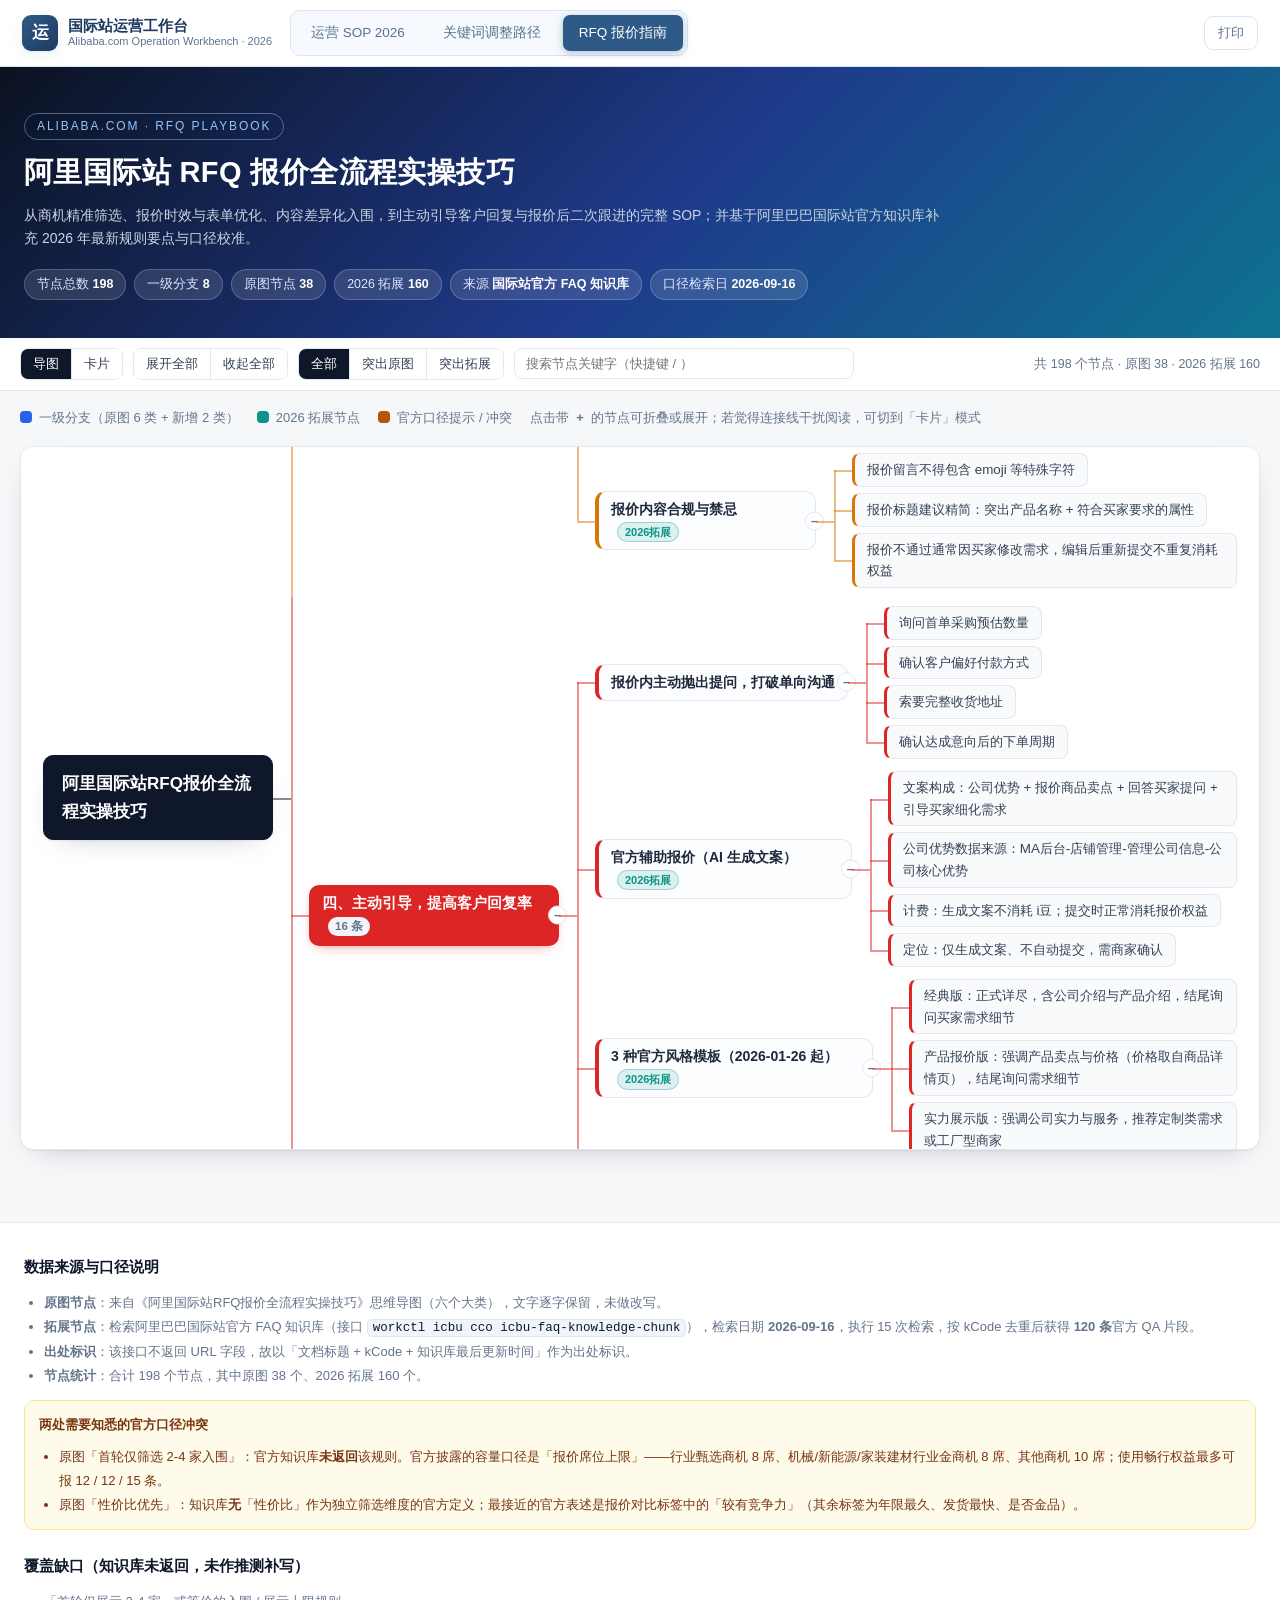
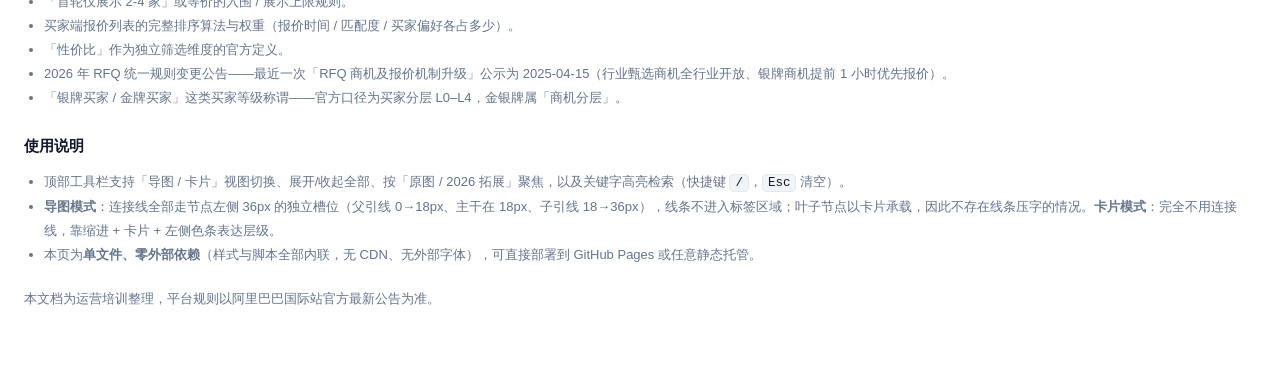
==== rfq.html @ 07f2541a "Add files via upload" ====
<!DOCTYPE html>
<html lang="zh-CN">
<head>
<meta charset="utf-8">
<meta name="viewport" content="width=device-width, initial-scale=1">
<title>阿里国际站 RFQ 报价全流程实操技巧 · 2026</title>
<meta name="description" content="阿里国际站 RFQ 报价全流程实操 SOP：商机精准筛选、报价时效与表单优化、内容差异化、主动引导与二次跟进，含 2026 年官方规则拓展与口径校准。">
<meta name="color-scheme" content="light">
<link rel="icon" href="data:image/svg+xml,%3Csvg xmlns='http://www.w3.org/2000/svg' viewBox='0 0 32 32'%3E%3Crect width='32' height='32' rx='7' fill='%230f172a'/%3E%3Cpath d='M17 16h8' stroke='%2338bdf8' stroke-width='2'/%3E%3Ccircle cx='10' cy='16' r='3.5' fill='%2338bdf8'/%3E%3Ccircle cx='26' cy='16' r='3' fill='%230ea5e9'/%3E%3C/svg%3E">
<style>
/* ===============================================================
   阿里国际站 RFQ 报价全流程 · 交互式思维导图
   自包含样式（无外部依赖 / 无 CDN / 无外部字体）
   =============================================================== */
:root{
  --bg:#f6f7f9;
  --panel:#ffffff;
  --ink:#0f172a;
  --muted:#64748b;
  --line:#e2e8f0;
  --ext:#0d9488;
  --hit:#fff2a8;
  --radius:10px;
  --shadow:0 1px 2px rgba(15,23,42,.05),0 10px 30px -18px rgba(15,23,42,.35);
}
*{box-sizing:border-box}
html{-webkit-text-size-adjust:100%}
body{
  margin:0;background:var(--bg);color:var(--ink);
  font:15px/1.62 -apple-system,BlinkMacSystemFont,"Segoe UI","PingFang SC","Hiragino Sans GB","Microsoft YaHei",sans-serif;
  -webkit-font-smoothing:antialiased;
}

/* ---------- Hero ---------- */
.hero{
  background:linear-gradient(135deg,#0b1220 0%,#1e3a8a 52%,#0e7490 100%);
  color:#fff;padding:46px 24px 38px;
}
.hero .wrap{max-width:1320px;margin:0 auto}
.hero .kicker{
  display:inline-block;font-size:12px;letter-spacing:.16em;text-transform:uppercase;
  color:#93c5fd;border:1px solid rgba(147,197,253,.45);border-radius:999px;padding:3px 12px;margin-bottom:14px;
}
.hero h1{margin:0 0 12px;font-size:29px;line-height:1.3;letter-spacing:.4px;font-weight:700}
.hero .sub{margin:0;color:#cbd5e1;font-size:14px;max-width:920px}
.meta{display:flex;flex-wrap:wrap;gap:8px;margin-top:20px}
.chip{
  background:rgba(255,255,255,.12);border:1px solid rgba(255,255,255,.2);
  border-radius:999px;padding:4px 12px;font-size:12.5px;color:#e0e7ff;white-space:nowrap;
}
.chip b{color:#fff;font-weight:600}

/* ---------- Toolbar ---------- */
.toolbar{
  position:sticky;top:0;z-index:30;background:rgba(255,255,255,.94);
  backdrop-filter:blur(10px);-webkit-backdrop-filter:blur(10px);
  border-bottom:1px solid var(--line);
}
.toolbar .wrap{
  max-width:1320px;margin:0 auto;padding:10px 20px;
  display:flex;gap:10px;align-items:center;flex-wrap:wrap;
}
.btn{
  appearance:none;border:1px solid var(--line);background:#fff;color:#334155;
  border-radius:8px;padding:6px 12px;font-size:13px;cursor:pointer;
  font-family:inherit;line-height:1.4;transition:.15s;
}
.btn:hover{border-color:#94a3b8;background:#f8fafc}
.btn.on{background:#0f172a;border-color:#0f172a;color:#fff}
.seg{display:inline-flex;border:1px solid var(--line);border-radius:8px;overflow:hidden;background:#fff}
.seg .btn{border:0;border-radius:0;border-right:1px solid var(--line)}
.seg .btn:last-child{border-right:0}
.search{
  flex:1 1 200px;min-width:170px;max-width:340px;
  border:1px solid var(--line);border-radius:8px;padding:7px 11px;font-size:13px;
  font-family:inherit;background:#fff;color:var(--ink);
}
.search:focus{outline:none;border-color:#3b82f6;box-shadow:0 0 0 3px rgba(59,130,246,.15)}
.stat{font-size:12.5px;color:var(--muted);margin-left:auto;white-space:nowrap}
.spacer{flex:1 1 auto}

/* ---------- Legend ---------- */
.legend{
  max-width:1320px;margin:0 auto;padding:16px 20px 0;
  display:flex;gap:18px;flex-wrap:wrap;font-size:13px;color:var(--muted);align-items:center;
}
.legend .key{display:inline-flex;align-items:center;gap:7px}
.dot{width:12px;height:12px;border-radius:4px;display:inline-block}

/* ---------- Canvas ---------- */
.canvas{
  max-width:1320px;margin:0 auto;padding:18px 20px 64px;
}
.board{
  background:var(--panel);border:1px solid var(--line);border-radius:14px;
  box-shadow:var(--shadow);padding:26px 22px;
  overflow:auto;max-height:calc(100vh - 196px);min-height:380px;
  position:relative; /* 让节点 offsetTop 以 board 为基准，居中时可绝对赋值 */
}

/* ---------- Mind map (horizontal) ---------- */
.mm,.mm ul{list-style:none;margin:0;padding:0}
.mm{display:inline-block;min-width:100%}
/* 槽宽 36px，连接线全部限制在槽内，永远不进入标签区域：
     父引线 0→18  |  主干在 18  |  子引线 18→36（18 与标签左边缘之间留 18px 净空） */
.mm ul.children{
  display:flex;flex-direction:column;justify-content:center;
  padding-left:36px;position:relative;
}
.mm li.node{display:flex;align-items:center;position:relative}
.mm ul.children>li.node{padding:3px 0}
/* 子节点引线：从槽中主干到标签左边缘 */
.mm ul.children>li.node::before{
  content:"";position:absolute;left:-18px;top:50%;width:18px;height:2px;
  background:var(--c,#94a3b8);opacity:.5;
}
/* 主干：位于槽中线上，不会贴到任何一个标签 */
.mm ul.children>li.node::after{
  content:"";position:absolute;left:-18px;top:0;bottom:0;width:2px;
  background:var(--c,#94a3b8);opacity:.5;
}
.mm ul.children>li.node:first-child::after{top:50%}
.mm ul.children>li.node:last-child::after{bottom:50%}
.mm ul.children>li.node:only-child::after{display:none}
/* 父节点引线：从标签右边缘到槽中主干 */
.mm ul.children::before{
  content:"";position:absolute;left:0;top:50%;width:18px;height:2px;
  background:var(--c,#94a3b8);opacity:.5;
}
.mm li.collapsed>ul.children{display:none}

/* ---------- Labels ---------- */
.label{
  position:relative;display:inline-block;border-radius:var(--radius);
  padding:6px 12px;background:#fff;border:1px solid var(--line);
  max-width:320px;word-break:break-word;transition:.15s;
}
.label.has-kids{cursor:pointer;user-select:none}
.label.has-kids::after{
  content:"+";position:absolute;right:-9px;top:50%;transform:translateY(-50%);
  width:17px;height:17px;line-height:15px;text-align:center;border-radius:50%;
  background:#fff;border:1px solid var(--line);color:var(--muted);font-size:13px;
}
li.collapsed>.label.has-kids::after{content:"+"}
li:not(.collapsed)>.label.has-kids::after{content:"\2013"}
li.collapsed>.label{box-shadow:0 0 0 3px rgba(148,163,184,.14)}

/* root */
li.d0>.label{
  background:#0f172a;color:#fff;border-color:#0f172a;font-size:17px;font-weight:700;
  padding:14px 18px;max-width:230px;box-shadow:var(--shadow);
}
/* level 1 = 8 大类 */
li.d1>.label{
  background:var(--c);color:#fff;border-color:transparent;font-weight:600;font-size:14.5px;
  max-width:250px;box-shadow:0 4px 14px -8px var(--c);
}
/* level 2 */
li.d2>.label{
  background:#fbfdff;border-left:4px solid var(--c);font-weight:600;font-size:14px;
  max-width:300px;color:#1e293b;
}
/* level 3 */
/* 叶子节点用卡片承载：引线接在卡片边缘，不再压到文字上 */
li.d3>.label{
  background:#f8fafc;border:1px solid var(--line);border-left:3px solid var(--c);
  border-radius:8px;padding:5px 12px;font-size:13.4px;color:#334155;max-width:390px;
}
li.d3>.label.has-kids::after{
  width:15px;height:15px;line-height:13px;font-size:12px;right:-8px;
}
li.d3>.label.hit{background:var(--hit)!important}

/* 拓展标识 */
.label .badge{
  display:inline-block;margin-left:6px;vertical-align:1px;
  font-size:11px;line-height:1.5;padding:1px 7px;border-radius:999px;
  background:rgba(13,148,136,.12);color:var(--ext);border:1px solid rgba(13,148,136,.32);
  white-space:nowrap;font-weight:600;
}
/* 落在饱和彩色一级分支上的拓展标签，改用半透明白底保证对比度 */
li.d1>.label .badge{
  margin-left:8px;background:rgba(15,23,42,.55);color:#fff;
  border-color:rgba(255,255,255,.45);text-shadow:none;
}
.label .warn{color:#b45309;font-weight:600}
.label .cnt{
  display:inline-block;margin-left:6px;font-size:11.5px;color:var(--muted);
  background:#f1f5f9;border-radius:999px;padding:0 7px;vertical-align:1px;
}

/* 高亮与聚焦 */
.label.hit{background:var(--hit)!important;border-color:#eab308!important;box-shadow:0 0 0 3px rgba(234,179,8,.25)}
body[data-focus="orig"] li.is-ext>.label{opacity:.3}
body[data-focus="ext"] li.node:not(.is-ext)>.label{opacity:.32}
body[data-focus="orig"] li.is-ext>.label.hit,
body[data-focus="ext"] li.node:not(.is-ext)>.label.hit{opacity:1}

/* ---------- Outline mode ---------- */
body.mode-outline .board{padding:22px 26px;overflow:visible;max-height:none}
/* 卡片模式：完全不用连接线，靠缩进 + 卡片 + 左侧色条表达层级 */
body.mode-outline .mm ul.children{
  display:block;padding-left:18px;margin-left:0;border-left:0;
}
/* 必须高于上方 display:block 的优先级，否则卡片模式下折叠会失效 */
body.mode-outline .mm li.collapsed>ul.children{display:none}
body.mode-outline .mm ul.children>li.node{padding:0}
body.mode-outline .mm ul.children>li.node::before,
body.mode-outline .mm ul.children>li.node::after,
body.mode-outline .mm ul.children::before{display:none}
body.mode-outline .mm li.node{display:block}
body.mode-outline .label{display:block;max-width:none;margin:4px 0;border-radius:10px}
body.mode-outline li.d0>.label{font-size:18px;margin-bottom:14px;padding:14px 18px}
body.mode-outline li.d1>.label{font-size:15px;margin:20px 0 8px;padding:10px 14px}
body.mode-outline li.d2>.label{font-size:14px;margin-top:10px;padding:8px 12px;background:#fff}
body.mode-outline li.d3>.label{
  padding:6px 12px;color:#475569;max-width:none;background:#f8fafc;
}
body.mode-outline .label.has-kids::after{position:static;transform:none;display:inline-block;margin-left:8px;right:auto}

/* ---------- Footer ---------- */
.foot{
  border-top:1px solid var(--line);background:#fff;
  padding:30px 24px 46px;margin-top:8px;
}
.foot .wrap{max-width:1320px;margin:0 auto;font-size:13px;color:var(--muted);line-height:1.85}
.foot h2{font-size:15px;color:var(--ink);margin:0 0 10px}
.foot ul{margin:8px 0 0;padding-left:20px}
.foot code{
  background:#f1f5f9;border:1px solid var(--line);border-radius:5px;
  padding:1px 5px;font-size:12.5px;color:#0f172a;
}
.note{
  background:#fffbeb;border:1px solid #fde68a;border-radius:10px;
  padding:12px 14px;color:#78350f;margin-top:12px;font-size:13px;
}

/* ---------- Responsive ---------- */
@media (max-width:900px){
  .hero{padding:34px 18px 28px}
  .hero h1{font-size:22px}
  .canvas{padding:14px 12px 48px}
  .board{padding:16px 14px;border-radius:12px}
  .legend{padding:14px 12px 0}
  .stat{display:none}
}

/* ---------- Print ---------- */
@media print{
  .toolbar,.hero .meta{display:none}
  body{background:#fff}
  .board{box-shadow:none;border:0;overflow:visible;max-height:none}
  .label .badge{border-color:#0d9488}
  .hero{background:#0f172a!important;-webkit-print-color-adjust:exact;print-color-adjust:exact}
}


/* ============ 工作台统一导航（内嵌，样式自包含，不引用页面变量） ============ */
.wb-topbar{
  position:sticky;top:0;z-index:60;
  display:flex;align-items:center;gap:18px;flex-wrap:wrap;
  padding:10px 22px;
  background:rgba(255,255,255,.95);
  backdrop-filter:blur(8px);-webkit-backdrop-filter:blur(8px);
  border-bottom:1px solid #d9e6f2;
}
.wb-topbar .wb-brand{display:flex;align-items:center;gap:10px}
.wb-topbar .wb-mark{
  width:36px;height:36px;border-radius:9px;flex-shrink:0;
  background:linear-gradient(135deg,#2E5A88 0%,#1F3A5F 100%);
  color:#fff;font-weight:700;font-size:17px;
  display:flex;align-items:center;justify-content:center;
  box-shadow:0 1px 3px rgba(31,58,95,.06),0 4px 16px rgba(31,58,95,.06);
}
.wb-topbar .wb-brand-text{display:flex;flex-direction:column;line-height:1.25}
.wb-topbar .wb-brand-text strong{font-size:15px;color:#1F3A5F;font-weight:600}
.wb-topbar .wb-brand-text span{font-size:11px;color:#5A7391}
.wb-topbar .wb-tabs{display:flex;gap:6px;background:#F6FAFE;padding:4px;border-radius:10px;border:1px solid #D9E6F2}
.wb-topbar .wb-tab{
  display:inline-block;text-decoration:none;
  padding:7px 16px;border-radius:7px;
  color:#5A7391;font-size:13.5px;font-weight:500;
  transition:all .15s ease;white-space:nowrap;
}
.wb-topbar .wb-tab:hover{color:#2E5A88}
.wb-topbar .wb-tab.on{background:#2E5A88;color:#fff;box-shadow:0 2px 8px rgba(46,90,136,.35)}
.wb-topbar .wb-print{
  margin-left:auto;border:1px solid #D9E6F2;background:#fff;color:#5A7391;
  padding:7px 13px;border-radius:9px;font-size:13px;cursor:pointer;
  font-family:inherit;transition:all .15s ease;
}
.wb-topbar .wb-print:hover{color:#2E5A88;border-color:#2E5A88}
/* 原工具栏下移至导航栏正下方（高度由 JS 动态测量写入 --wb-topbar-h） */
.toolbar{top:var(--wb-topbar-h,67px);z-index:40}
@media (max-width:768px){
  .wb-topbar{gap:10px;padding:10px 14px}
  .wb-topbar .wb-brand-text span{display:none}
  .wb-topbar .wb-tabs{order:3;width:100%}
  .wb-topbar .wb-tab{flex:1;text-align:center}
  .toolbar{position:static;top:auto}
}
@media print{
  .wb-topbar{display:none!important}
  .toolbar{position:static;top:auto}
}
</style>
</head>
<body data-total="198" data-src="38" data-ext="160">

<nav class="wb-topbar" aria-label="工作台导航">
  <div class="wb-brand">
    <span class="wb-mark">运</span>
    <div class="wb-brand-text">
      <strong>国际站运营工作台</strong>
      <span>Alibaba.com Operation Workbench · 2026</span>
    </div>
  </div>
  <div class="wb-tabs">
    <a class="wb-tab" href="sop.html">运营 SOP 2026</a>
    <a class="wb-tab" href="keyword.html">关键词调整路径</a>
    <a class="wb-tab on" href="rfq.html" aria-current="page">RFQ 报价指南</a>
  </div>
  <button class="wb-print" type="button" onclick="window.print()">打印</button>
</nav>


<header class="hero">
  <div class="wrap">
    <span class="kicker">Alibaba.com &middot; RFQ Playbook</span>
    <h1>阿里国际站 RFQ 报价全流程实操技巧</h1>
    <p class="sub">从商机精准筛选、报价时效与表单优化、内容差异化入围，到主动引导客户回复与报价后二次跟进的完整 SOP；并基于阿里巴巴国际站官方知识库补充 2026 年最新规则要点与口径校准。</p>
    <div class="meta">
      <span class="chip">节点总数 <b>198</b></span>
      <span class="chip">一级分支 <b>8</b></span>
      <span class="chip">原图节点 <b>38</b></span>
      <span class="chip">2026 拓展 <b>160</b></span>
      <span class="chip">来源 <b>国际站官方 FAQ 知识库</b></span>
      <span class="chip">口径检索日 <b>2026-09-16</b></span>
    </div>
  </div>
</header>

<div class="toolbar">
  <div class="wrap">
    <div class="seg" role="group" aria-label="视图模式">
      <button class="btn" id="mode-map" type="button">导图</button>
      <button class="btn" id="mode-outline" type="button">卡片</button>
    </div>
    <div class="seg" role="group" aria-label="折叠控制">
      <button class="btn" id="btn-expand" type="button">展开全部</button>
      <button class="btn" id="btn-collapse" type="button">收起全部</button>
    </div>
    <div class="seg" role="group" aria-label="聚焦范围">
      <button class="btn" id="focus-all" type="button">全部</button>
      <button class="btn" id="focus-orig" type="button">突出原图</button>
      <button class="btn" id="focus-ext" type="button">突出拓展</button>
    </div>
    <input class="search" id="search" type="search" placeholder="搜索节点关键字（快捷键 / ）" autocomplete="off" aria-label="搜索节点">
    <span class="stat" id="stat"></span>
  </div>
</div>

<div class="legend">
  <span class="key"><i class="dot" style="background:#2563eb"></i>一级分支（原图 6 类 + 新增 2 类）</span>
  <span class="key"><i class="dot" style="background:#0d9488"></i>2026 拓展节点</span>
  <span class="key"><i class="dot" style="background:#b45309"></i>官方口径提示 / 冲突</span>
  <span class="key">点击带 <b>+</b> 的节点可折叠或展开；若觉得连接线干扰阅读，可切到「卡片」模式</span>
</div>

<main class="canvas">
  <div class="board" id="board">
<ul class="mm"><li class="node d0" style="--c:#0f172a"><div class="label" data-text="阿里国际站RFQ报价全流程实操技巧">阿里国际站RFQ报价全流程实操技巧</div><ul class="children"><li class="node d1 has-kids" style="--c:#2563eb"><div class="label has-kids" data-text="一、商机精准筛选（拒绝无效抢盘）">一、商机精准筛选（拒绝无效抢盘）<span class="cnt">36 条</span></div><ul class="children"><li class="node d2 has-kids" style="--c:#2563eb"><div class="label has-kids" data-text="优先优质询盘标准">优先优质询盘标准</div><ul class="children"><li class="node d3" style="--c:#2563eb"><div class="label" data-text="发布时效：3天内新发需求">发布时效：3天内新发需求</div></li><li class="node d3" style="--c:#2563eb"><div class="label" data-text="买家等级：银牌及以上买家">买家等级：银牌及以上买家</div></li><li class="node d3" style="--c:#2563eb"><div class="label" data-text="买家数据核查：历史成交多、RFQ互动活跃=高采购意愿">买家数据核查：历史成交多、RFQ互动活跃=高采购意愿</div></li></ul></li><li class="node d2" style="--c:#2563eb"><div class="label" data-text="垃圾询盘直接放弃，不消耗报价额度">垃圾询盘直接放弃，不消耗报价额度</div></li><li class="node d2 has-kids" style="--c:#2563eb"><div class="label has-kids" data-text="商机实时捕捉设置">商机实时捕捉设置</div><ul class="children"><li class="node d3" style="--c:#2563eb"><div class="label" data-text="填满关键词订阅位：场景词+买家热搜词">填满关键词订阅位：场景词+买家热搜词</div></li><li class="node d3" style="--c:#2563eb"><div class="label" data-text="全开消息提醒，第一时间接收新RFQ推送">全开消息提醒，第一时间接收新RFQ推送</div></li></ul></li><li class="node d2 is-ext has-kids" style="--c:#2563eb"><div class="label has-kids" data-text="买家分层校准：官方口径为 L0–L4，不存在「银牌/金牌买家」">买家分层校准：官方口径为 L0–L4，不存在「银牌/金牌买家」<span class="badge">2026拓展</span></div><ul class="children"><li class="node d3 is-ext" style="--c:#2563eb"><div class="label" data-text="L4 百万买家：企业认证且年营业额&gt;100万美金，或近365天站内采购30万美金">L4 百万买家：企业认证且年营业额&gt;100万美金，或近365天站内采购30万美金</div></li><li class="node d3 is-ext" style="--c:#2563eb"><div class="label" data-text="L3 企业买家：年营业额&gt;50万美金，或近365天累计采购1万美金/单笔&gt;5000美金">L3 企业买家：年营业额&gt;50万美金，或近365天累计采购1万美金/单笔&gt;5000美金</div></li><li class="node d3 is-ext" style="--c:#2563eb"><div class="label" data-text="L2 优质B买：近365天采购300美金／企业认证且年营业额&lt;50万／站内B类属性行为识别">L2 优质B买：近365天采购300美金／企业认证且年营业额&lt;50万／站内B类属性行为识别</div></li><li class="node d3 is-ext" style="--c:#2563eb"><div class="label" data-text="L1 潜力买家：近365天采购50美金／填写过公司信息">L1 潜力买家：近365天采购50美金／填写过公司信息</div></li><li class="node d3 is-ext" style="--c:#2563eb"><div class="label" data-text="L0 注册买家：无分层标识">L0 注册买家：无分层标识</div></li><li class="node d3 is-ext" style="--c:#2563eb"><div class="label" data-text="标识可见位置：沟通界面、RFQ界面、访客详情、客户列表、订单">标识可见位置：沟通界面、RFQ界面、访客详情、客户列表、订单</div></li><li class="node d3 is-ext" style="--c:#2563eb"><div class="label" data-text="更新频率：实时更新，商家侧 T+2 延迟；以「阿里卖家-客户信息页」为准">更新频率：实时更新，商家侧 T+2 延迟；以「阿里卖家-客户信息页」为准</div></li><li class="node d3 is-ext" style="--c:#2563eb"><div class="label" data-text="客户通列表目前仅支持筛选 L1+ 买家">客户通列表目前仅支持筛选 L1+ 买家</div></li></ul></li><li class="node d2 is-ext has-kids" style="--c:#2563eb"><div class="label has-kids" data-text="商机分层（金/银/铜）判定标准">商机分层（金/银/铜）判定标准<span class="badge">2026拓展</span></div><ul class="children"><li class="node d3 is-ext" style="--c:#2563eb"><div class="label" data-text="金商机：商机质量分≥70 且买家等级为 L4 或买家交易力强">金商机：商机质量分≥70 且买家等级为 L4 或买家交易力强</div></li><li class="node d3 is-ext" style="--c:#2563eb"><div class="label" data-text="银商机：买家等级为 L2/L3，或商机质量分≥70">银商机：买家等级为 L2/L3，或商机质量分≥70</div></li><li class="node d3 is-ext" style="--c:#2563eb"><div class="label" data-text="铜商机：商机质量分&lt;70 且符合严肃商机需求发布规则">铜商机：商机质量分&lt;70 且符合严肃商机需求发布规则</div></li><li class="node d3 is-ext" style="--c:#2563eb"><div class="label" data-text="金商机提报门槛：仅金品商家与出口通三星及以上商家可提报">金商机提报门槛：仅金品商家与出口通三星及以上商家可提报</div></li><li class="node d3 is-ext" style="--c:#2563eb"><div class="label" data-text="概念纠偏：金银牌是「商机分层」而非买家等级，金商机买家可能并非 L4">概念纠偏：金银牌是「商机分层」而非买家等级，金商机买家可能并非 L4</div></li></ul></li><li class="node d2 is-ext has-kids" style="--c:#2563eb"><div class="label has-kids" data-text="订阅位与推送机制（官方硬数据）">订阅位与推送机制（官方硬数据）<span class="badge">2026拓展</span></div><ul class="children"><li class="node d3 is-ext" style="--c:#2563eb"><div class="label" data-text="上限：最多 5 个类目 + 24 个关键词">上限：最多 5 个类目 + 24 个关键词</div></li><li class="node d3 is-ext" style="--c:#2563eb"><div class="label" data-text="主账号与子账号共用，无法分别设置">主账号与子账号共用，无法分别设置</div></li><li class="node d3 is-ext" style="--c:#2563eb"><div class="label" data-text="修改后需 24–48 小时更新同步">修改后需 24–48 小时更新同步</div></li><li class="node d3 is-ext" style="--c:#2563eb"><div class="label" data-text="命中订阅关键词的 RFQ 在市场中字体标黄显示">命中订阅关键词的 RFQ 在市场中字体标黄显示</div></li><li class="node d3 is-ext" style="--c:#2563eb"><div class="label" data-text="微信通知入口：My Alibaba-商机沟通-商机订阅-微信通知">微信通知入口：My Alibaba-商机沟通-商机订阅-微信通知</div></li><li class="node d3 is-ext" style="--c:#2563eb"><div class="label" data-text="推送限制：仅推送新发金商机与银牌优享商机，无对应报价权则不推送">推送限制：仅推送新发金商机与银牌优享商机，无对应报价权则不推送</div></li><li class="node d3 is-ext" style="--c:#2563eb"><div class="label" data-text="市场同步：买家RFQ审核通过后最长24小时内同步，无固定更新时间">市场同步：买家RFQ审核通过后最长24小时内同步，无固定更新时间</div></li></ul></li><li class="node d2 is-ext has-kids" style="--c:#2563eb"><div class="label has-kids" data-text="曝光前置门槛">曝光前置门槛<span class="badge">2026拓展</span></div><ul class="children"><li class="node d3 is-ext" style="--c:#2563eb"><div class="label" data-text="市场推荐仅按主营/订阅/常报价类目推荐，不展示全部商机">市场推荐仅按主营/订阅/常报价类目推荐，不展示全部商机</div></li><li class="node d3 is-ext" style="--c:#2563eb"><div class="label" data-text="已报过价的 RFQ 搜索不到">已报过价的 RFQ 搜索不到</div></li><li class="node d3 is-ext" style="--c:#2563eb"><div class="label" data-text="报满的 RFQ 搜索不到（有畅行权益报满10条仍可搜到，报满15条搜不到）">报满的 RFQ 搜索不到（有畅行权益报满10条仍可搜到，报满15条搜不到）</div></li><li class="node d3 is-ext" style="--c:#2563eb"><div class="label" data-text="银牌优享商机头 1 小时，无对应权益的商家搜不到">银牌优享商机头 1 小时，无对应权益的商家搜不到</div></li></ul></li></ul></li><li class="node d1 has-kids" style="--c:#16a34a"><div class="label has-kids" data-text="二、报价时效与基础表单优化">二、报价时效与基础表单优化<span class="cnt">29 条</span></div><ul class="children"><li class="node d2 has-kids" style="--c:#16a34a"><div class="label has-kids" data-text="报价时间策略">报价时间策略</div><ul class="children"><li class="node d3" style="--c:#16a34a"><div class="label" data-text="卡准买家当地工作时段报价，排名曝光更靠前">卡准买家当地工作时段报价，排名曝光更靠前</div></li><li class="node d3" style="--c:#16a34a"><div class="label" data-text="人力不足开启智能托管自动报价">人力不足开启智能托管自动报价</div></li></ul></li><li class="node d2" style="--c:#16a34a"><div class="label" data-text="报价标题吸睛：突出工厂直供、交货快速">报价标题吸睛：突出工厂直供、交货快速</div></li><li class="node d2 has-kids" style="--c:#16a34a"><div class="label has-kids" data-text="表单填写规范">表单填写规范</div><ul class="children"><li class="node d3" style="--c:#16a34a"><div class="label" data-text="完整填充所有信息，保存模板一键复用">完整填充所有信息，保存模板一键复用</div></li><li class="node d3" style="--c:#16a34a"><div class="label" data-text="精简内容，只保留客户核心关注点：价格、质量、交付">精简内容，只保留客户核心关注点：价格、质量、交付</div></li></ul></li><li class="node d2 is-ext has-kids" style="--c:#16a34a"><div class="label has-kids" data-text="官方时效硬数据">官方时效硬数据<span class="badge">2026拓展</span></div><ul class="children"><li class="node d3 is-ext" style="--c:#16a34a"><div class="label" data-text="6 小时内报价：回复率是 6 小时后的近 2 倍（建议 3–6 小时内报）">6 小时内报价：回复率是 6 小时后的近 2 倍（建议 3–6 小时内报）</div></li><li class="node d3 is-ext" style="--c:#16a34a"><div class="label" data-text="12 小时内报价可提升 RFQ 服务分（服务分含「报价速度」指标）">12 小时内报价可提升 RFQ 服务分（服务分含「报价速度」指标）</div></li><li class="node d3 is-ext" style="--c:#16a34a"><div class="label" data-text="无法定时报价：报满即失效，看到合适商机应立即报价">无法定时报价：报满即失效，看到合适商机应立即报价</div></li><li class="node d3 is-ext" style="--c:#16a34a"><div class="label" data-text="商机释放按 business hours（早9—晚18）：凌晨12点发布的商机需延后释放">商机释放按 business hours（早9—晚18）：凌晨12点发布的商机需延后释放</div></li></ul></li><li class="node d2 is-ext has-kids" style="--c:#16a34a"><div class="label has-kids" data-text="排序与曝光（官方披露口径）">排序与曝光（官方披露口径）<span class="badge">2026拓展</span></div><ul class="children"><li class="node d3 is-ext" style="--c:#16a34a"><div class="label" data-text="买家侧报价列表排序直接决定曝光与深度沟通机会">买家侧报价列表排序直接决定曝光与深度沟通机会</div></li><li class="node d3 is-ext" style="--c:#16a34a"><div class="label" data-text="每个 RFQ 有 3 个报价置顶坑位（用置顶权益可排前3位）">每个 RFQ 有 3 个报价置顶坑位（用置顶权益可排前3位）</div></li><li class="node d3 is-ext" style="--c:#16a34a"><div class="label" data-text="提升报价相关度＝让买家更优先看到报价">提升报价相关度＝让买家更优先看到报价</div></li><li class="node d3 is-ext" style="--c:#16a34a"><div class="label" data-text="点赞逻辑：报价内容相关度 + 历史RFQ报价表现 + 买家端横向对比">点赞逻辑：报价内容相关度 + 历史RFQ报价表现 + 买家端横向对比</div></li><li class="node d3 is-ext" style="--c:#16a34a"><div class="label" data-text="报价对比标签4维度：年限最久／较有竞争力／发货最快／是否金品">报价对比标签4维度：年限最久／较有竞争力／发货最快／是否金品</div></li><li class="node d3 is-ext" style="--c:#16a34a"><div class="label" data-text="⚠ 买家端完整排序公式与权重未公开（知识库未返回）"><span class="warn">⚠</span> 买家端完整排序公式与权重未公开（知识库未返回）</div></li></ul></li><li class="node d2 is-ext has-kids" style="--c:#16a34a"><div class="label has-kids" data-text="RFQ 服务分机制">RFQ 服务分机制<span class="badge">2026拓展</span></div><ul class="children"><li class="node d3 is-ext" style="--c:#16a34a"><div class="label" data-text="衡量维度：报价数量、报价速度、报价质量、买家承接能力（公司维度）">衡量维度：报价数量、报价速度、报价质量、买家承接能力（公司维度）</div></li><li class="node d3 is-ext" style="--c:#16a34a"><div class="label" data-text="分值越高 → 权益越多 + 越优质的 RFQ 优先报价权">分值越高 → 权益越多 + 越优质的 RFQ 优先报价权</div></li><li class="node d3 is-ext" style="--c:#16a34a"><div class="label" data-text="更新节奏：每月 3 日（PST）更新，统计上一自然月最后一天数据">更新节奏：每月 3 日（PST）更新，统计上一自然月最后一天数据</div></li><li class="node d3 is-ext" style="--c:#16a34a"><div class="label" data-text="服务分 ≥80 分可获得无限制的金牌商机报价权益">服务分 ≥80 分可获得无限制的金牌商机报价权益</div></li></ul></li><li class="node d2 is-ext has-kids" style="--c:#16a34a"><div class="label has-kids" data-text="报价模板与审核规则">报价模板与审核规则<span class="badge">2026拓展</span></div><ul class="children"><li class="node d3 is-ext" style="--c:#16a34a"><div class="label" data-text="保存上限 30 个；主账号与各子账号创建的模板可共用">保存上限 30 个；主账号与各子账号创建的模板可共用</div></li><li class="node d3 is-ext" style="--c:#16a34a"><div class="label" data-text="复用路径：填写报价表单上方「我的报价模板」">复用路径：填写报价表单上方「我的报价模板」</div></li><li class="node d3 is-ext" style="--c:#16a34a"><div class="label" data-text="易踩坑：产品信息更新后，报价模板不会自动同步，需手动修改">易踩坑：产品信息更新后，报价模板不会自动同步，需手动修改</div></li><li class="node d3 is-ext" style="--c:#16a34a"><div class="label" data-text="审核时效一般 2 个工作日（节假日顺延），不通过多为买家修改了报价需求">审核时效一般 2 个工作日（节假日顺延），不通过多为买家修改了报价需求</div></li></ul></li></ul></li><li class="node d1 has-kids" style="--c:#d97706"><div class="label has-kids" data-text="三、报价内容差异化，碾压同行入围">三、报价内容差异化，碾压同行入围<span class="cnt">25 条</span></div><ul class="children"><li class="node d2 has-kids" style="--c:#d97706"><div class="label has-kids" data-text="核心实力佐证（不止单纯报价格）">核心实力佐证（不止单纯报价格）</div><ul class="children"><li class="node d3" style="--c:#d97706"><div class="label" data-text="工厂产能、产品各类认证、过往代工成功案例">工厂产能、产品各类认证、过往代工成功案例</div></li><li class="node d3" style="--c:#d97706"><div class="label" data-text="附上成交单据，增强信任">附上成交单据，增强信任</div></li></ul></li><li class="node d2" style="--c:#d97706"><div class="label" data-text="增值服务加分项：免费图纸、远程技术指导">增值服务加分项：免费图纸、远程技术指导</div></li><li class="node d2" style="--c:#d97706"><div class="label" data-text="配套两套物流方案供客户选择">配套两套物流方案供客户选择</div></li><li class="node d2" style="--c:#d97706"><div class="label" data-text="定价策略：不卡死高价，预留合理议价空间">定价策略：不卡死高价，预留合理议价空间</div></li><li class="node d2" style="--c:#d97706"><div class="label" data-text="平台规则：首轮仅筛选2-4家入围，性价比优先">平台规则：首轮仅筛选2-4家入围，性价比优先</div></li><li class="node d2 is-ext has-kids" style="--c:#d97706"><div class="label has-kids" data-text="⚠ 官方口径校准（原图两处说法未获官方支持）"><span class="warn">⚠</span> 官方口径校准（原图两处说法未获官方支持）<span class="badge">2026拓展</span></div><ul class="children"><li class="node d3 is-ext" style="--c:#d97706"><div class="label" data-text="「首轮仅筛选2-4家入围」→ 知识库未返回该规则">「首轮仅筛选2-4家入围」→ 知识库未返回该规则</div></li><li class="node d3 is-ext" style="--c:#d97706"><div class="label" data-text="官方披露的容量口径是「报价席位上限」，而非首轮展示家数">官方披露的容量口径是「报价席位上限」，而非首轮展示家数</div></li><li class="node d3 is-ext" style="--c:#d97706"><div class="label" data-text="「性价比」→ 知识库无独立筛选维度定义，最接近的是对比标签「较有竞争力」">「性价比」→ 知识库无独立筛选维度定义，最接近的是对比标签「较有竞争力」</div></li></ul></li><li class="node d2 is-ext has-kids" style="--c:#d97706"><div class="label has-kids" data-text="报价席位上限（官方硬数据）">报价席位上限（官方硬数据）<span class="badge">2026拓展</span></div><ul class="children"><li class="node d3 is-ext" style="--c:#d97706"><div class="label" data-text="行业甄选商机：8 席；使用畅行权益最多可报 12 条">行业甄选商机：8 席；使用畅行权益最多可报 12 条</div></li><li class="node d3 is-ext" style="--c:#d97706"><div class="label" data-text="机械/新能源/家装建材行业金商机：8 席；畅行最多 12 条">机械/新能源/家装建材行业金商机：8 席；畅行最多 12 条</div></li><li class="node d3 is-ext" style="--c:#d97706"><div class="label" data-text="其他商机：10 席；畅行最多 15 条">其他商机：10 席；畅行最多 15 条</div></li><li class="node d3 is-ext" style="--c:#d97706"><div class="label" data-text="每条商机限 3 个托管报价坑位、3 个置顶坑位">每条商机限 3 个托管报价坑位、3 个置顶坑位</div></li></ul></li><li class="node d2 is-ext has-kids" style="--c:#d97706"><div class="label has-kids" data-text="买家可设的报价前置条件（决定能否入围）">买家可设的报价前置条件（决定能否入围）<span class="badge">2026拓展</span></div><ul class="children"><li class="node d3 is-ext" style="--c:#d97706"><div class="label" data-text="区域限制：非指定区域供应商提示无法报价">区域限制：非指定区域供应商提示无法报价</div></li><li class="node d3 is-ext" style="--c:#d97706"><div class="label" data-text="经营模式、公司规模限制">经营模式、公司规模限制</div></li><li class="node d3 is-ext" style="--c:#d97706"><div class="label" data-text="仅允许开通信用保障的用户报价">仅允许开通信用保障的用户报价</div></li><li class="node d3 is-ext" style="--c:#d97706"><div class="label" data-text="指定需为金品认证的 Multispecialty supplier（符合时报价页显示该标签）">指定需为金品认证的 Multispecialty supplier（符合时报价页显示该标签）</div></li></ul></li><li class="node d2 is-ext has-kids" style="--c:#d97706"><div class="label has-kids" data-text="报价内容合规与禁忌">报价内容合规与禁忌<span class="badge">2026拓展</span></div><ul class="children"><li class="node d3 is-ext" style="--c:#d97706"><div class="label" data-text="报价留言不得包含 emoji 等特殊字符">报价留言不得包含 emoji 等特殊字符</div></li><li class="node d3 is-ext" style="--c:#d97706"><div class="label" data-text="报价标题建议精简：突出产品名称 + 符合买家要求的属性">报价标题建议精简：突出产品名称 + 符合买家要求的属性</div></li><li class="node d3 is-ext" style="--c:#d97706"><div class="label" data-text="报价不通过通常因买家修改需求，编辑后重新提交不重复消耗权益">报价不通过通常因买家修改需求，编辑后重新提交不重复消耗权益</div></li></ul></li></ul></li><li class="node d1 has-kids" style="--c:#dc2626"><div class="label has-kids" data-text="四、主动引导，提高客户回复率">四、主动引导，提高客户回复率<span class="cnt">16 条</span></div><ul class="children"><li class="node d2 has-kids" style="--c:#dc2626"><div class="label has-kids" data-text="报价内主动抛出提问，打破单向沟通">报价内主动抛出提问，打破单向沟通</div><ul class="children"><li class="node d3" style="--c:#dc2626"><div class="label" data-text="询问首单采购预估数量">询问首单采购预估数量</div></li><li class="node d3" style="--c:#dc2626"><div class="label" data-text="确认客户偏好付款方式">确认客户偏好付款方式</div></li><li class="node d3" style="--c:#dc2626"><div class="label" data-text="索要完整收货地址">索要完整收货地址</div></li><li class="node d3" style="--c:#dc2626"><div class="label" data-text="确认达成意向后的下单周期">确认达成意向后的下单周期</div></li></ul></li><li class="node d2 is-ext has-kids" style="--c:#dc2626"><div class="label has-kids" data-text="官方辅助报价（AI 生成文案）">官方辅助报价（AI 生成文案）<span class="badge">2026拓展</span></div><ul class="children"><li class="node d3 is-ext" style="--c:#dc2626"><div class="label" data-text="文案构成：公司优势 + 报价商品卖点 + 回答买家提问 + 引导买家细化需求">文案构成：公司优势 + 报价商品卖点 + 回答买家提问 + 引导买家细化需求</div></li><li class="node d3 is-ext" style="--c:#dc2626"><div class="label" data-text="公司优势数据来源：MA后台-店铺管理-管理公司信息-公司核心优势">公司优势数据来源：MA后台-店铺管理-管理公司信息-公司核心优势</div></li><li class="node d3 is-ext" style="--c:#dc2626"><div class="label" data-text="计费：生成文案不消耗 i豆；提交时正常消耗报价权益">计费：生成文案不消耗 i豆；提交时正常消耗报价权益</div></li><li class="node d3 is-ext" style="--c:#dc2626"><div class="label" data-text="定位：仅生成文案、不自动提交，需商家确认">定位：仅生成文案、不自动提交，需商家确认</div></li></ul></li><li class="node d2 is-ext has-kids" style="--c:#dc2626"><div class="label has-kids" data-text="3 种官方风格模板（2026-01-26 起）">3 种官方风格模板（2026-01-26 起）<span class="badge">2026拓展</span></div><ul class="children"><li class="node d3 is-ext" style="--c:#dc2626"><div class="label" data-text="经典版：正式详尽，含公司介绍与产品介绍，结尾询问买家需求细节">经典版：正式详尽，含公司介绍与产品介绍，结尾询问买家需求细节</div></li><li class="node d3 is-ext" style="--c:#dc2626"><div class="label" data-text="产品报价版：强调产品卖点与价格（价格取自商品详情页），结尾询问需求细节">产品报价版：强调产品卖点与价格（价格取自商品详情页），结尾询问需求细节</div></li><li class="node d3 is-ext" style="--c:#dc2626"><div class="label" data-text="实力展示版：强调公司实力与服务，推荐定制类需求或工厂型商家">实力展示版：强调公司实力与服务，推荐定制类需求或工厂型商家</div></li></ul></li><li class="node d2 is-ext has-kids" style="--c:#dc2626"><div class="label has-kids" data-text="「调整留言」二次自定义（2026-01-26 全量上线）">「调整留言」二次自定义（2026-01-26 全量上线）<span class="badge">2026拓展</span></div><ul class="children"><li class="node d3 is-ext" style="--c:#dc2626"><div class="label" data-text="示例指令：简短点／告诉买家我有现货／强调产品的证书信息／询问买家想要的机器功率">示例指令：简短点／告诉买家我有现货／强调产品的证书信息／询问买家想要的机器功率</div></li></ul></li></ul></li><li class="node d1 has-kids" style="--c:#7c3aed"><div class="label has-kids" data-text="五、报价后二次跟进动作">五、报价后二次跟进动作<span class="cnt">12 条</span></div><ul class="children"><li class="node d2" style="--c:#7c3aed"><div class="label" data-text="跟进时间节点：报价隔天未读/无回复立刻行动">跟进时间节点：报价隔天未读/无回复立刻行动</div></li><li class="node d2" style="--c:#7c3aed"><div class="label" data-text="跟进素材：产品实拍图、工厂车间生产视频补发">跟进素材：产品实拍图、工厂车间生产视频补发</div></li><li class="node d2 is-ext has-kids" style="--c:#7c3aed"><div class="label has-kids" data-text="报价消息的触达形态（容易漏跟进）">报价消息的触达形态（容易漏跟进）<span class="badge">2026拓展</span></div><ul class="children"><li class="node d3 is-ext" style="--c:#7c3aed"><div class="label" data-text="RFQ 报价不生成询盘，改为轻量化卡片展示在 TM 列表">RFQ 报价不生成询盘，改为轻量化卡片展示在 TM 列表</div></li><li class="node d3 is-ext" style="--c:#7c3aed"><div class="label" data-text="报价记录不再显示在询盘列表，需前往 TM 消息管理器查看">报价记录不再显示在询盘列表，需前往 TM 消息管理器查看</div></li><li class="node d3 is-ext" style="--c:#7c3aed"><div class="label" data-text="未采纳会收到通知，可据此与买家沟通未采纳原因">未采纳会收到通知，可据此与买家沟通未采纳原因</div></li><li class="node d3 is-ext" style="--c:#7c3aed"><div class="label" data-text="报价记录仅保留最近 3 个月，更早记录在【报价管理】-「历史」查看">报价记录仅保留最近 3 个月，更早记录在【报价管理】-「历史」查看</div></li><li class="node d3 is-ext" style="--c:#7c3aed"><div class="label" data-text="GMV 统计口径：RFQ 为近 90 天实收">GMV 统计口径：RFQ 为近 90 天实收</div></li></ul></li><li class="node d2 is-ext has-kids" style="--c:#7c3aed"><div class="label has-kids" data-text="买家联系方式可见性">买家联系方式可见性<span class="badge">2026拓展</span></div><ul class="children"><li class="node d3 is-ext" style="--c:#7c3aed"><div class="label" data-text="未报价、报价未通过审核 → 看不到买家联系方式">未报价、报价未通过审核 → 看不到买家联系方式</div></li><li class="node d3 is-ext" style="--c:#7c3aed"><div class="label" data-text="审核通过后还需买家发布时设置了公开（business card）">审核通过后还需买家发布时设置了公开（business card）</div></li><li class="node d3 is-ext" style="--c:#7c3aed"><div class="label" data-text="联系方式统一在 buyer profile 页面查看，报价成功通知邮件不显示">联系方式统一在 buyer profile 页面查看，报价成功通知邮件不显示</div></li></ul></li></ul></li><li class="node d1 has-kids" style="--c:#0891b2"><div class="label has-kids" data-text="六、核心总结&amp;下期预告">六、核心总结&amp;下期预告<span class="cnt">10 条</span></div><ul class="children"><li class="node d2" style="--c:#0891b2"><div class="label" data-text="核心逻辑：标准化流程落地，坚持操作提升回复、转化">核心逻辑：标准化流程落地，坚持操作提升回复、转化</div></li><li class="node d2" style="--c:#0891b2"><div class="label" data-text="下期内容：阿里国际站运营每日工作安排">下期内容：阿里国际站运营每日工作安排</div></li><li class="node d2 is-ext has-kids" style="--c:#0891b2"><div class="label has-kids" data-text="本文档事实来源与覆盖缺口">本文档事实来源与覆盖缺口<span class="badge">2026拓展</span></div><ul class="children"><li class="node d3 is-ext" style="--c:#0891b2"><div class="label" data-text="来源：国际站官方 FAQ 知识库（workctl icbu cco icbu-faq-knowledge-chunk），2026-09-16 检索 15 次，去重后 120 条官方 QA">来源：国际站官方 FAQ 知识库（workctl icbu cco icbu-faq-knowledge-chunk），2026-09-16 检索 15 次，去重后 120 条官方 QA</div></li><li class="node d3 is-ext" style="--c:#0891b2"><div class="label" data-text="出处标识：文档标题 + kCode + 知识库最后更新时间（接口不返回 URL，无法给出外链）">出处标识：文档标题 + kCode + 知识库最后更新时间（接口不返回 URL，无法给出外链）</div></li><li class="node d3 is-ext" style="--c:#0891b2"><div class="label" data-text="缺口1：「首轮仅展示 2-4 家」入围/展示上限 → 知识库未返回">缺口1：「首轮仅展示 2-4 家」入围/展示上限 → 知识库未返回</div></li><li class="node d3 is-ext" style="--c:#0891b2"><div class="label" data-text="缺口2：买家端报价列表完整排序算法与权重 → 知识库未返回">缺口2：买家端报价列表完整排序算法与权重 → 知识库未返回</div></li><li class="node d3 is-ext" style="--c:#0891b2"><div class="label" data-text="缺口3：「性价比」作为独立筛选维度的官方定义 → 知识库未返回">缺口3：「性价比」作为独立筛选维度的官方定义 → 知识库未返回</div></li><li class="node d3 is-ext" style="--c:#0891b2"><div class="label" data-text="缺口4：2026 年 RFQ 统一规则变更公告 → 知识库未返回（最近一次机制升级公示为 2025-04-15）">缺口4：2026 年 RFQ 统一规则变更公告 → 知识库未返回（最近一次机制升级公示为 2025-04-15）</div></li><li class="node d3 is-ext" style="--c:#0891b2"><div class="label" data-text="缺口5：「银牌买家/金牌买家」称谓 → 知识库未返回（官方为 L0–L4 买家分层 + 金/银/铜商机分层）">缺口5：「银牌买家/金牌买家」称谓 → 知识库未返回（官方为 L0–L4 买家分层 + 金/银/铜商机分层）</div></li></ul></li></ul></li><li class="node d1 is-ext has-kids" style="--c:#db2777"><div class="label has-kids" data-text="七、报价额度与权益账本（2026 官方口径）">七、报价额度与权益账本（2026 官方口径）<span class="badge">2026拓展</span><span class="cnt">38 条</span></div><ul class="children"><li class="node d2 is-ext has-kids" style="--c:#db2777"><div class="label has-kids" data-text="基础权益发放与有效期">基础权益发放与有效期</div><ul class="children"><li class="node d3 is-ext" style="--c:#db2777"><div class="label" data-text="每月共 20 条：1 号、15 号 0 点（PST）各发放 10 条">每月共 20 条：1 号、15 号 0 点（PST）各发放 10 条</div></li><li class="node d3 is-ext" style="--c:#db2777"><div class="label" data-text="不区分主账号、子账号，不能主动分配权益给子账号">不区分主账号、子账号，不能主动分配权益给子账号</div></li><li class="node d3 is-ext" style="--c:#db2777"><div class="label" data-text="有效期：1 号发放→当月 15 号 0 点过期；15 号发放→次月 1 号 0 点过期">有效期：1 号发放→当月 15 号 0 点过期；15 号发放→次月 1 号 0 点过期</div></li><li class="node d3 is-ext" style="--c:#db2777"><div class="label" data-text="消耗顺序：按权益到期时间，优先消耗最先到期的权益">消耗顺序：按权益到期时间，优先消耗最先到期的权益</div></li></ul></li><li class="node d2 is-ext has-kids" style="--c:#db2777"><div class="label has-kids" data-text="消耗规则">消耗规则</div><ul class="children"><li class="node d3 is-ext" style="--c:#db2777"><div class="label" data-text="提交即消耗，无论报价是否审核通过">提交即消耗，无论报价是否审核通过</div></li><li class="node d3 is-ext" style="--c:#db2777"><div class="label" data-text="审核不通过后编辑再提交，不重复消耗">审核不通过后编辑再提交，不重复消耗</div></li><li class="node d3 is-ext" style="--c:#db2777"><div class="label" data-text="金商机＝1 条金商机权益 + 3 条报价权益">金商机＝1 条金商机权益 + 3 条报价权益</div></li><li class="node d3 is-ext" style="--c:#db2777"><div class="label" data-text="银商机＝2 条报价权益（建材/新能源/机械），其余行业口径为 1 条">银商机＝2 条报价权益（建材/新能源/机械），其余行业口径为 1 条</div></li><li class="node d3 is-ext" style="--c:#db2777"><div class="label" data-text="铜商机＝1 条报价权益">铜商机＝1 条报价权益</div></li><li class="node d3 is-ext" style="--c:#db2777"><div class="label" data-text="金商机特殊限制：基础报价权益为 0 时，即使有金商机条数也无法报金商机">金商机特殊限制：基础报价权益为 0 时，即使有金商机条数也无法报金商机</div></li><li class="node d3 is-ext" style="--c:#db2777"><div class="label" data-text="一签多店铺：同一公司不同店铺报同一条 RFQ，会消耗两条权益">一签多店铺：同一公司不同店铺报同一条 RFQ，会消耗两条权益</div></li></ul></li><li class="node d2 is-ext has-kids" style="--c:#db2777"><div class="label has-kids" data-text="各能力计费口径">各能力计费口径</div><ul class="children"><li class="node d3 is-ext" style="--c:#db2777"><div class="label" data-text="辅助报价：生成文案不消耗 i豆，提交时正常消耗报价权益">辅助报价：生成文案不消耗 i豆，提交时正常消耗报价权益</div></li><li class="node d3 is-ext" style="--c:#db2777"><div class="label" data-text="智能托管：无数量限制，消耗 5 i豆/次 + RFQ 权益">智能托管：无数量限制，消耗 5 i豆/次 + RFQ 权益</div></li></ul></li><li class="node d2 is-ext has-kids" style="--c:#db2777"><div class="label has-kids" data-text="会员与门槛差异">会员与门槛差异</div><ul class="children"><li class="node d3 is-ext" style="--c:#db2777"><div class="label" data-text="免费会员：需购买基础包（加油包）才能报价，暂无购买数量上限">免费会员：需购买基础包（加油包）才能报价，暂无购买数量上限</div></li><li class="node d3 is-ext" style="--c:#db2777"><div class="label" data-text="付费会员（出口通/全球宝/金品诚企/全球金牌供应商）：每月基础权益 20 条">付费会员（出口通/全球宝/金品诚企/全球金牌供应商）：每月基础权益 20 条</div></li><li class="node d3 is-ext" style="--c:#db2777"><div class="label" data-text="行业领袖 Pro 大会员：每月 1 号发放 225 条，有效期 3 个月，不可延期">行业领袖 Pro 大会员：每月 1 号发放 225 条，有效期 3 个月，不可延期</div></li><li class="node d3 is-ext" style="--c:#db2777"><div class="label" data-text="权益发放门槛：违规积分 &lt; 24 分，且知识产权侵权记录 &lt; 1 次">权益发放门槛：违规积分 &lt; 24 分，且知识产权侵权记录 &lt; 1 次</div></li><li class="node d3 is-ext" style="--c:#db2777"><div class="label" data-text="金牌商机权益：每月 3 号（PST）随服务分评定发放，条数不固定，有效期 1 个月">金牌商机权益：每月 3 号（PST）随服务分评定发放，条数不固定，有效期 1 个月</div></li><li class="node d3 is-ext" style="--c:#db2777"><div class="label" data-text="星等级 RFQ 报价权益：已于 2024 年 7 月起下架，无法领取">星等级 RFQ 报价权益：已于 2024 年 7 月起下架，无法领取</div></li></ul></li><li class="node d2 is-ext has-kids" style="--c:#db2777"><div class="label has-kids" data-text="额度挽回路径（仅三条）">额度挽回路径（仅三条）</div><ul class="children"><li class="node d3 is-ext" style="--c:#db2777"><div class="label" data-text="垃圾商机举报返还：商机详情页【商机举报】成功后退回原账户">垃圾商机举报返还：商机详情页【商机举报】成功后退回原账户</div></li><li class="node d3 is-ext" style="--c:#db2777"><div class="label" data-text="托管误报返还：违规商机/类目错误/托管类目不一致，联系客服核实返权益（i豆不退）">托管误报返还：违规商机/类目错误/托管类目不一致，联系客服核实返权益（i豆不退）</div></li><li class="node d3 is-ext" style="--c:#db2777"><div class="label" data-text="发布账号违规注销：自动返还，发放明细备注 quotation restitution">发布账号违规注销：自动返还，发放明细备注 quotation restitution</div></li><li class="node d3 is-ext" style="--c:#db2777"><div class="label" data-text="注意：RFQ 报价后无法撤回（除垃圾商机举报路径外）">注意：RFQ 报价后无法撤回（除垃圾商机举报路径外）</div></li></ul></li><li class="node d2 is-ext has-kids" style="--c:#db2777"><div class="label has-kids" data-text="无法报价的常见情形（警惕额度空转）">无法报价的常见情形（警惕额度空转）</div><ul class="children"><li class="node d3 is-ext" style="--c:#db2777"><div class="label" data-text="报价数量达上限、买家设置了区域/经营模式/公司规模等条件">报价数量达上限、买家设置了区域/经营模式/公司规模等条件</div></li><li class="node d3 is-ext" style="--c:#db2777"><div class="label" data-text="报价权限用完、违规与投诉导致权限受限、审核退回">报价权限用完、违规与投诉导致权限受限、审核退回</div></li><li class="node d3 is-ext" style="--c:#db2777"><div class="label" data-text="买家关闭 RFQ、同公司同事已报价">买家关闭 RFQ、同公司同事已报价</div></li><li class="node d3 is-ext" style="--c:#db2777"><div class="label" data-text="银商机 1 小时优先期内无法报价时，页面会显示倒计时">银商机 1 小时优先期内无法报价时，页面会显示倒计时</div></li></ul></li><li class="node d2 is-ext has-kids" style="--c:#db2777"><div class="label has-kids" data-text="获取更多条数的官方路径">获取更多条数的官方路径</div><ul class="children"><li class="node d3 is-ext" style="--c:#db2777"><div class="label" data-text="提升 RFQ 服务分（报价分）">提升 RFQ 服务分（报价分）</div></li><li class="node d3 is-ext" style="--c:#db2777"><div class="label" data-text="GMV 挑战赛（月度，无须报名，后台做任务达标即领）">GMV 挑战赛（月度，无须报名，后台做任务达标即领）</div></li><li class="node d3 is-ext" style="--c:#db2777"><div class="label" data-text="购买 RFQ 加油包/基础包">购买 RFQ 加油包/基础包</div></li><li class="node d3 is-ext" style="--c:#db2777"><div class="label" data-text="参与限时活动与报价返金（每报价 3 条实时返还 1 条）">参与限时活动与报价返金（每报价 3 条实时返还 1 条）</div></li></ul></li></ul></li><li class="node d1 is-ext has-kids" style="--c:#475569"><div class="label has-kids" data-text="八、2026 年 RFQ 相关变更时间线">八、2026 年 RFQ 相关变更时间线<span class="badge">2026拓展</span><span class="cnt">23 条</span></div><ul class="children"><li class="node d2 is-ext has-kids" style="--c:#475569"><div class="label has-kids" data-text="2026-09-01">2026-09-01</div><ul class="children"><li class="node d3 is-ext" style="--c:#475569"><div class="label" data-text="产品信息修改后 RFQ 报价模板不会自动同步，需手动修改">产品信息修改后 RFQ 报价模板不会自动同步，需手动修改</div></li><li class="node d3 is-ext" style="--c:#475569"><div class="label" data-text="(港臺GS) 买家分层标识展示逻辑：出口通 3 星以上可查看买家层级">(港臺GS) 买家分层标识展示逻辑：出口通 3 星以上可查看买家层级</div></li></ul></li><li class="node d2 is-ext has-kids" style="--c:#475569"><div class="label has-kids" data-text="2026-07-15：Accio Work 生意助手插件-国际站商机雷达 Skill">2026-07-15：Accio Work 生意助手插件-国际站商机雷达 Skill</div><ul class="children"><li class="node d3 is-ext" style="--c:#475569"><div class="label" data-text="支持自然语言搜索与巡检 RFQ 采购商机、多关键词检索">支持自然语言搜索与巡检 RFQ 采购商机、多关键词检索</div></li><li class="node d3 is-ext" style="--c:#475569"><div class="label" data-text="支持单条 RFQ 详情、单条报价记录详情（含买家是否查看/是否回复）">支持单条 RFQ 详情、单条报价记录详情（含买家是否查看/是否回复）</div></li><li class="node d3 is-ext" style="--c:#475569"><div class="label" data-text="大范围搜索前会二次确认；优先消耗生意助手 i豆">大范围搜索前会二次确认；优先消耗生意助手 i豆</div></li></ul></li><li class="node d2 is-ext has-kids" style="--c:#475569"><div class="label has-kids" data-text="2026-07-14：买家分层升级说明">2026-07-14：买家分层升级说明</div><ul class="children"><li class="node d3 is-ext" style="--c:#475569"><div class="label" data-text="买家分层由单一规则升级为 AI 深度学习智能研判，明确 L0–L4 五层定义">买家分层由单一规则升级为 AI 深度学习智能研判，明确 L0–L4 五层定义</div></li></ul></li><li class="node d2 is-ext has-kids" style="--c:#475569"><div class="label has-kids" data-text="2026-05-22：买家分层标识变化说明">2026-05-22：买家分层标识变化说明</div><ul class="children"><li class="node d3 is-ext" style="--c:#475569"><div class="label" data-text="分层标识实时更新、商家侧 T+2 延迟、L0 无标识；需下载最新版阿里卖家">分层标识实时更新、商家侧 T+2 延迟、L0 无标识；需下载最新版阿里卖家</div></li></ul></li><li class="node d2 is-ext has-kids" style="--c:#475569"><div class="label has-kids" data-text="2026-04-21：商机为什么搜索不到">2026-04-21：商机为什么搜索不到</div><ul class="children"><li class="node d3 is-ext" style="--c:#475569"><div class="label" data-text="报满的 RFQ 无法搜索到；无对应权益的银牌优享商机头 1 小时搜不到">报满的 RFQ 无法搜索到；无对应权益的银牌优享商机头 1 小时搜不到</div></li></ul></li><li class="node d2 is-ext has-kids" style="--c:#475569"><div class="label has-kids" data-text="2026-04-01：金/银/铜商机标准与报价消耗口径">2026-04-01：金/银/铜商机标准与报价消耗口径</div><ul class="children"><li class="node d3 is-ext" style="--c:#475569"><div class="label" data-text="明确商机分层门槛与金商机提报门槛（仅金品与出口通三星及以上）">明确商机分层门槛与金商机提报门槛（仅金品与出口通三星及以上）</div></li></ul></li><li class="node d2 is-ext has-kids" style="--c:#475569"><div class="label has-kids" data-text="2026-01-26：辅助报价能力升级">2026-01-26：辅助报价能力升级</div><ul class="children"><li class="node d3 is-ext" style="--c:#475569"><div class="label" data-text="支持报价内容自定义（「调整留言」）">支持报价内容自定义（「调整留言」）</div></li><li class="node d3 is-ext" style="--c:#475569"><div class="label" data-text="正式发布经典版／产品报价版／实力展示版 3 套风格模板">正式发布经典版／产品报价版／实力展示版 3 套风格模板</div></li></ul></li><li class="node d2 is-ext has-kids" style="--c:#475569"><div class="label has-kids" data-text="2026-01-16：银牌商机报价消耗口径">2026-01-16：银牌商机报价消耗口径</div><ul class="children"><li class="node d3 is-ext" style="--c:#475569"><div class="label" data-text="建材/新能源/机械行业消耗 2 条，其余行业消耗 1 条">建材/新能源/机械行业消耗 2 条，其余行业消耗 1 条</div></li></ul></li><li class="node d2 is-ext has-kids" style="--c:#475569"><div class="label has-kids" data-text="2025-04-15（最近一次机制升级公示，非 2026 年）">2025-04-15（最近一次机制升级公示，非 2026 年）</div><ul class="children"><li class="node d3 is-ext" style="--c:#475569"><div class="label" data-text="行业甄选商机全行业开放">行业甄选商机全行业开放</div></li><li class="node d3 is-ext" style="--c:#475569"><div class="label" data-text="银牌商机提前 1 小时优先报价">银牌商机提前 1 小时优先报价</div></li></ul></li></ul></li></ul></li></ul>
  </div>
</main>

<footer class="foot">
  <div class="wrap">
    <h2>数据来源与口径说明</h2>
    <ul>
      <li><b>原图节点</b>：来自《阿里国际站RFQ报价全流程实操技巧》思维导图（六个大类），文字逐字保留，未做改写。</li>
      <li><b>拓展节点</b>：检索阿里巴巴国际站官方 FAQ 知识库（接口 <code>workctl icbu cco icbu-faq-knowledge-chunk</code>），检索日期 <b>2026-09-16</b>，执行 15 次检索，按 kCode 去重后获得 <b>120 条</b>官方 QA 片段。</li>
      <li><b>出处标识</b>：该接口不返回 URL 字段，故以「文档标题 + kCode + 知识库最后更新时间」作为出处标识。</li>
      <li><b>节点统计</b>：合计 198 个节点，其中原图 38 个、2026 拓展 160 个。</li>
    </ul>

    <div class="note">
      <b>两处需要知悉的官方口径冲突</b>
      <ul>
        <li>原图「首轮仅筛选 2-4 家入围」：官方知识库<b>未返回</b>该规则。官方披露的容量口径是「报价席位上限」——行业甄选商机 8 席、机械/新能源/家装建材行业金商机 8 席、其他商机 10 席；使用畅行权益最多可报 12 / 12 / 15 条。</li>
        <li>原图「性价比优先」：知识库<b>无</b>「性价比」作为独立筛选维度的官方定义；最接近的官方表述是报价对比标签中的「较有竞争力」（其余标签为年限最久、发货最快、是否金品）。</li>
      </ul>
    </div>

    <h2 style="margin-top:22px">覆盖缺口（知识库未返回，未作推测补写）</h2>
    <ul>
      <li>「首轮仅展示 2-4 家」或等价的入围 / 展示上限规则。</li>
      <li>买家端报价列表的完整排序算法与权重（报价时间 / 匹配度 / 买家偏好各占多少）。</li>
      <li>「性价比」作为独立筛选维度的官方定义。</li>
      <li>2026 年 RFQ 统一规则变更公告——最近一次「RFQ 商机及报价机制升级」公示为 2025-04-15（行业甄选商机全行业开放、银牌商机提前 1 小时优先报价）。</li>
      <li>「银牌买家 / 金牌买家」这类买家等级称谓——官方口径为买家分层 L0–L4，金银牌属「商机分层」。</li>
    </ul>

    <h2 style="margin-top:22px">使用说明</h2>
    <ul>
      <li>顶部工具栏支持「导图 / 卡片」视图切换、展开/收起全部、按「原图 / 2026 拓展」聚焦，以及关键字高亮检索（快捷键 <code>/</code>，<code>Esc</code> 清空）。</li>
      <li><b>导图模式</b>：连接线全部走节点左侧 36px 的独立槽位（父引线 0→18px、主干在 18px、子引线 18→36px），线条不进入标签区域；叶子节点以卡片承载，因此不存在线条压字的情况。<b>卡片模式</b>：完全不用连接线，靠缩进 + 卡片 + 左侧色条表达层级。</li>
      <li>本页为<b>单文件、零外部依赖</b>（样式与脚本全部内联，无 CDN、无外部字体），可直接部署到 GitHub Pages 或任意静态托管。</li>
    </ul>

    <p style="margin-top:20px">本文档为运营培训整理，平台规则以阿里巴巴国际站官方最新公告为准。</p>
  </div>
</footer>

<script>
/* ===============================================================
   阿里国际站 RFQ 报价全流程 · 交互脚本（无外部依赖）
   内容已由生成器完整写入 HTML，JS 仅负责折叠 / 模式 / 搜索增强。
   =============================================================== */
(function () {
  "use strict";

  var body = document.body;
  var board = document.getElementById("board");
  var statEl = document.getElementById("stat");
  var searchEl = document.getElementById("search");

  var TOTAL = body.dataset.total || "0";
  var SRC = body.dataset.src || "0";
  var EXT = body.dataset.ext || "0";

  function ids(id) { return document.getElementById(id); }

  function setStat(extra) {
    if (!statEl) return;
    var base = "共 " + TOTAL + " 个节点 · 原图 " + SRC + " · 2026 拓展 " + EXT;
    statEl.textContent = extra ? (extra + "　|　" + base) : base;
  }

  /* ---------- 折叠 / 展开 ---------- */
  var toggles = Array.prototype.slice.call(document.querySelectorAll(".label.has-kids"));
  toggles.forEach(function (el) {
    el.addEventListener("click", function () {
      var li = el.parentElement;
      if (!li) return;
      li.classList.toggle("collapsed");
    });
  });

  function allNodes() {
    return Array.prototype.slice.call(document.querySelectorAll("li.node"));
  }

  function expandAll() {
    allNodes().forEach(function (li) { li.classList.remove("collapsed"); });
  }

  function collapseAll() {
    allNodes().forEach(function (li) {
      if (li.querySelector("ul.children")) li.classList.add("collapsed");
    });
    var root = document.querySelector(".mm > li.node");
    if (root) root.classList.remove("collapsed");
    centerRoot();
  }

  /* 画布很高时根节点会落在垂直中线，需要主动把根节点滚到可视区中央。
     用 rect 差值（相对增量）：自带 padding 修正，且反复调用会收敛到精确居中。 */
  function centerRoot() {
    if (!board) return;
    if (body.classList.contains("mode-outline")) { board.scrollTop = 0; return; }
    var rootLabel = document.querySelector(".mm > li.d0 > .label");
    if (!rootLabel) return;
    var b = board.getBoundingClientRect();
    var r = rootLabel.getBoundingClientRect();
    board.scrollTop += (r.top - b.top) - (b.height - r.height) / 2;
  }

  /* 模式切换会触发多轮重排，过渡帧上算出来的位置是错的；
     而 .mm 外框高度不变（只是内部 flex 重新分布），ResizeObserver 等不到收敛。
     因此用「逐帧轮询 + 连续两帧几何不变判定稳定」代替猜测固定延时。 */
  var pendingCenter = false;
  var lastSig = null;
  var stableFrames = 0;
  var centerStart = 0;
  var centerDeadline = 0;

  function rootSignature() {
    var el = document.querySelector(".mm > li.d0 > .label");
    if (!el || !board) return "";
    return el.offsetTop + ":" + el.offsetHeight + ":" + board.scrollHeight;
  }

  /* 关键：写 scrollTop 必须「判定稳定后只写一次」。
     早期版本每帧都写相对增量，过渡帧上读到的陈旧 rect 会不断累加，导致漂移甚至冲顶。 */
  function pollCenter() {
    if (!pendingCenter) return;
    var sig = rootSignature();
    if (sig === lastSig) {
      stableFrames += 1;
    } else {
      stableFrames = 0;
      lastSig = sig;
    }
    var elapsed = Date.now() - centerStart;
    /* 至少 150ms 且连续 4 帧几何不变，才认为重排真正结束（避免被过渡帧骗到） */
    if ((elapsed >= 150 && stableFrames >= 4) || Date.now() > centerDeadline) {
      centerRoot();
      pendingCenter = false;
      return;
    }
    if (window.requestAnimationFrame) {
      window.requestAnimationFrame(pollCenter);
    } else {
      setTimeout(pollCenter, 16);
    }
  }

  function deferCenter() {
    pendingCenter = true;
    lastSig = null;
    stableFrames = 0;
    centerStart = Date.now();
    centerDeadline = centerStart + 1500;
    if (window.requestAnimationFrame) {
      window.requestAnimationFrame(pollCenter);
    } else {
      setTimeout(pollCenter, 16);
    }
  }

  var btnExpand = ids("btn-expand");
  var btnCollapse = ids("btn-collapse");
  if (btnExpand) btnExpand.addEventListener("click", expandAll);
  if (btnCollapse) btnCollapse.addEventListener("click", collapseAll);

  /* ---------- 视图模式 ---------- */
  var modeBtns = {
    map: ids("mode-map"),
    outline: ids("mode-outline")
  };

  function setMode(mode) {
    if (mode === "outline") {
      body.classList.add("mode-outline");
      body.classList.remove("mode-map");
    } else {
      body.classList.add("mode-map");
      body.classList.remove("mode-outline");
    }
    Object.keys(modeBtns).forEach(function (k) {
      var b = modeBtns[k];
      if (b) b.classList.toggle("on", k === mode);
    });
    if (mode === "map") deferCenter();
  }

  if (modeBtns.map) modeBtns.map.addEventListener("click", function () { setMode("map"); });
  if (modeBtns.outline) modeBtns.outline.addEventListener("click", function () { setMode("outline"); });

  /* ---------- 聚焦：全部 / 原图 / 2026 拓展 ---------- */
  var focusBtns = {
    all: ids("focus-all"),
    orig: ids("focus-orig"),
    ext: ids("focus-ext")
  };

  function setFocus(f) {
    body.dataset.focus = f;
    Object.keys(focusBtns).forEach(function (k) {
      var b = focusBtns[k];
      if (b) b.classList.toggle("on", k === f);
    });
  }

  Object.keys(focusBtns).forEach(function (k) {
    var b = focusBtns[k];
    if (b) b.addEventListener("click", function () { setFocus(k); });
  });

  /* ---------- 搜索高亮 ---------- */
  var labels = Array.prototype.slice.call(document.querySelectorAll(".label"));

  function clearHits() {
    labels.forEach(function (l) { l.classList.remove("hit"); });
  }

  function expandAncestors(li) {
    var cur = li;
    while (cur) {
      cur.classList.remove("collapsed");
      var parentUl = cur.parentElement;
      cur = parentUl ? parentUl.closest("li") : null;
    }
  }

  function runSearch() {
    clearHits();
    if (!searchEl) return;
    var q = (searchEl.value || "").trim().toLowerCase();
    if (!q) { setStat(""); return; }
    var hits = [];
    labels.forEach(function (l) {
      var t = (l.dataset.text || l.textContent || "").toLowerCase();
      if (t.indexOf(q) !== -1) {
        l.classList.add("hit");
        var li = l.closest("li");
        if (li) { expandAncestors(li); hits.push(l); }
      }
    });
    setStat("命中 " + hits.length + " 个节点");
    if (hits.length === 1 && hits[0].scrollIntoView) {
      try { hits[0].scrollIntoView({ block: "center", behavior: "smooth" }); } catch (e) { /* noop */ }
    }
  }

  if (searchEl) {
    var timer = null;
    searchEl.addEventListener("input", function () {
      if (timer) clearTimeout(timer);
      timer = setTimeout(runSearch, 160);
    });
    searchEl.addEventListener("keydown", function (e) {
      if (e.key === "Escape") { searchEl.value = ""; runSearch(); }
    });
  }

  document.addEventListener("keydown", function (e) {
    if (e.key === "/" && document.activeElement !== searchEl && searchEl) {
      e.preventDefault();
      searchEl.focus();
    }
  });

  /* ---------- 初始化 ---------- */
  var narrow = window.innerWidth < 900;
  setMode(narrow ? "outline" : "map");
  setFocus("all");
  setStat("");
  if (!narrow) {
    deferCenter();
    window.addEventListener("load", deferCenter);
  }
})();

</script>

<script>
/* 动态测量统一导航栏实际高度，供 .toolbar 吸顶偏移使用（避免固定值失配） */
(function () {
  var nav = document.querySelector('.wb-topbar');
  if (!nav) return;
  function sync() {
    document.documentElement.style.setProperty('--wb-topbar-h', nav.offsetHeight + 'px');
  }
  sync();
  window.addEventListener('resize', sync);
  window.addEventListener('load', sync);
  if (window.ResizeObserver) { new ResizeObserver(sync).observe(nav); }
})();
</script>
</body>
</html>
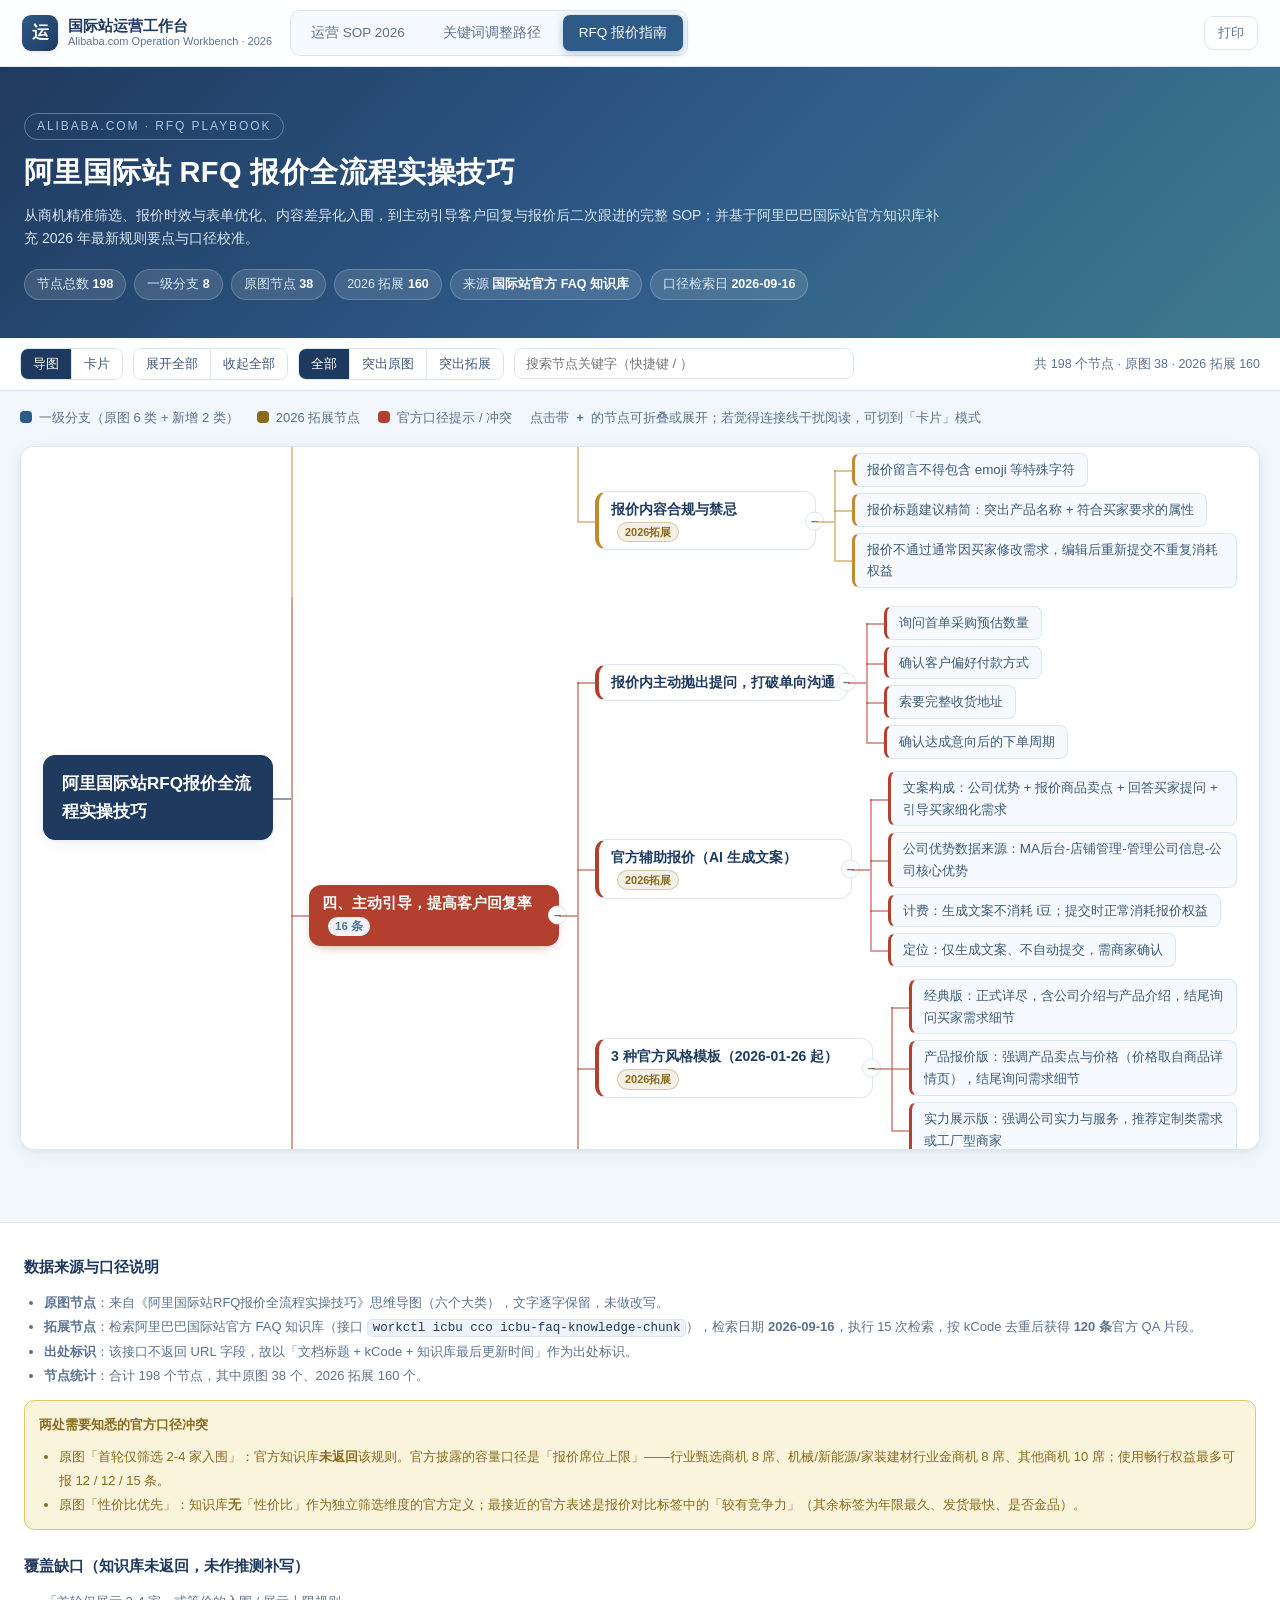
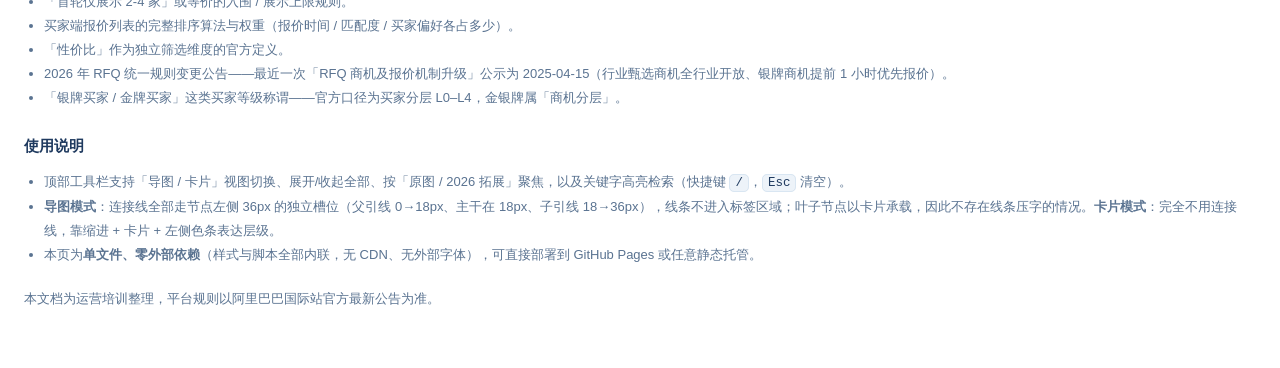
==== commit 978b0dc8: "Add files via upload" ====
--- a/rfq.html
+++ b/rfq.html
@@ -13,15 +13,15 @@
    自包含样式（无外部依赖 / 无 CDN / 无外部字体）
    =============================================================== */
 :root{
-  --bg:#f6f7f9;
+  --bg:#F0F6FB;
   --panel:#ffffff;
-  --ink:#0f172a;
-  --muted:#64748b;
-  --line:#e2e8f0;
-  --ext:#0d9488;
-  --hit:#fff2a8;
-  --radius:10px;
-  --shadow:0 1px 2px rgba(15,23,42,.05),0 10px 30px -18px rgba(15,23,42,.35);
+  --ink:#1F3A5F;
+  --muted:#5A7391;
+  --line:#D9E6F2;
+  --ext:#8A6A1B;
+  --hit:#FBF4DD;
+  --radius:12px;
+  --shadow:0 1px 3px rgba(31,58,95,.06), 0 4px 16px rgba(31,58,95,.06);
 }
 *{box-sizing:border-box}
 html{-webkit-text-size-adjust:100%}
@@ -33,20 +33,20 @@
 
 /* ---------- Hero ---------- */
 .hero{
-  background:linear-gradient(135deg,#0b1220 0%,#1e3a8a 52%,#0e7490 100%);
+  background:linear-gradient(135deg,#1F3A5F 0%,#2E5A88 52%,#3E7A8C 100%);
   color:#fff;padding:46px 24px 38px;
 }
 .hero .wrap{max-width:1320px;margin:0 auto}
 .hero .kicker{
   display:inline-block;font-size:12px;letter-spacing:.16em;text-transform:uppercase;
-  color:#93c5fd;border:1px solid rgba(147,197,253,.45);border-radius:999px;padding:3px 12px;margin-bottom:14px;
+  color:#A8C8E8;border:1px solid rgba(168,200,232,.45);border-radius:999px;padding:3px 12px;margin-bottom:14px;
 }
 .hero h1{margin:0 0 12px;font-size:29px;line-height:1.3;letter-spacing:.4px;font-weight:700}
-.hero .sub{margin:0;color:#cbd5e1;font-size:14px;max-width:920px}
+.hero .sub{margin:0;color:#D9E6F2;font-size:14px;max-width:920px}
 .meta{display:flex;flex-wrap:wrap;gap:8px;margin-top:20px}
 .chip{
   background:rgba(255,255,255,.12);border:1px solid rgba(255,255,255,.2);
-  border-radius:999px;padding:4px 12px;font-size:12.5px;color:#e0e7ff;white-space:nowrap;
+  border-radius:999px;padding:4px 12px;font-size:12.5px;color:#DCE9F5;white-space:nowrap;
 }
 .chip b{color:#fff;font-weight:600}
 
@@ -61,12 +61,12 @@
   display:flex;gap:10px;align-items:center;flex-wrap:wrap;
 }
 .btn{
-  appearance:none;border:1px solid var(--line);background:#fff;color:#334155;
+  appearance:none;border:1px solid var(--line);background:#fff;color:#3D5A7A;
   border-radius:8px;padding:6px 12px;font-size:13px;cursor:pointer;
   font-family:inherit;line-height:1.4;transition:.15s;
 }
-.btn:hover{border-color:#94a3b8;background:#f8fafc}
-.btn.on{background:#0f172a;border-color:#0f172a;color:#fff}
+.btn:hover{border-color:#8FA6BE;background:#F6FAFE}
+.btn.on{background:#1F3A5F;border-color:#1F3A5F;color:#fff}
 .seg{display:inline-flex;border:1px solid var(--line);border-radius:8px;overflow:hidden;background:#fff}
 .seg .btn{border:0;border-radius:0;border-right:1px solid var(--line)}
 .seg .btn:last-child{border-right:0}
@@ -75,7 +75,7 @@
   border:1px solid var(--line);border-radius:8px;padding:7px 11px;font-size:13px;
   font-family:inherit;background:#fff;color:var(--ink);
 }
-.search:focus{outline:none;border-color:#3b82f6;box-shadow:0 0 0 3px rgba(59,130,246,.15)}
+.search:focus{outline:none;border-color:#2E5A88;box-shadow:0 0 0 3px rgba(46,90,136,.15)}
 .stat{font-size:12.5px;color:var(--muted);margin-left:auto;white-space:nowrap}
 .spacer{flex:1 1 auto}
 
@@ -112,12 +112,12 @@
 /* 子节点引线：从槽中主干到标签左边缘 */
 .mm ul.children>li.node::before{
   content:"";position:absolute;left:-18px;top:50%;width:18px;height:2px;
-  background:var(--c,#94a3b8);opacity:.5;
+  background:var(--c,#8FA6BE);opacity:.5;
 }
 /* 主干：位于槽中线上，不会贴到任何一个标签 */
 .mm ul.children>li.node::after{
   content:"";position:absolute;left:-18px;top:0;bottom:0;width:2px;
-  background:var(--c,#94a3b8);opacity:.5;
+  background:var(--c,#8FA6BE);opacity:.5;
 }
 .mm ul.children>li.node:first-child::after{top:50%}
 .mm ul.children>li.node:last-child::after{bottom:50%}
@@ -125,7 +125,7 @@
 /* 父节点引线：从标签右边缘到槽中主干 */
 .mm ul.children::before{
   content:"";position:absolute;left:0;top:50%;width:18px;height:2px;
-  background:var(--c,#94a3b8);opacity:.5;
+  background:var(--c,#8FA6BE);opacity:.5;
 }
 .mm li.collapsed>ul.children{display:none}
 
@@ -143,11 +143,11 @@
 }
 li.collapsed>.label.has-kids::after{content:"+"}
 li:not(.collapsed)>.label.has-kids::after{content:"\2013"}
-li.collapsed>.label{box-shadow:0 0 0 3px rgba(148,163,184,.14)}
+li.collapsed>.label{box-shadow:0 0 0 3px rgba(143,166,190,.14)}
 
 /* root */
 li.d0>.label{
-  background:#0f172a;color:#fff;border-color:#0f172a;font-size:17px;font-weight:700;
+  background:#1F3A5F;color:#fff;border-color:#1F3A5F;font-size:17px;font-weight:700;
   padding:14px 18px;max-width:230px;box-shadow:var(--shadow);
 }
 /* level 1 = 8 大类 */
@@ -157,14 +157,14 @@
 }
 /* level 2 */
 li.d2>.label{
-  background:#fbfdff;border-left:4px solid var(--c);font-weight:600;font-size:14px;
-  max-width:300px;color:#1e293b;
+  background:#FFFFFF;border-left:4px solid var(--c);font-weight:600;font-size:14px;
+  max-width:300px;color:#1F3A5F;
 }
 /* level 3 */
 /* 叶子节点用卡片承载：引线接在卡片边缘，不再压到文字上 */
 li.d3>.label{
-  background:#f8fafc;border:1px solid var(--line);border-left:3px solid var(--c);
-  border-radius:8px;padding:5px 12px;font-size:13.4px;color:#334155;max-width:390px;
+  background:#F6FAFE;border:1px solid var(--line);border-left:3px solid var(--c);
+  border-radius:8px;padding:5px 12px;font-size:13.4px;color:#3D5A7A;max-width:390px;
 }
 li.d3>.label.has-kids::after{
   width:15px;height:15px;line-height:13px;font-size:12px;right:-8px;
@@ -175,22 +175,22 @@
 .label .badge{
   display:inline-block;margin-left:6px;vertical-align:1px;
   font-size:11px;line-height:1.5;padding:1px 7px;border-radius:999px;
-  background:rgba(13,148,136,.12);color:var(--ext);border:1px solid rgba(13,148,136,.32);
+  background:rgba(138,106,27,.10);color:var(--ext);border:1px solid rgba(138,106,27,.30);
   white-space:nowrap;font-weight:600;
 }
 /* 落在饱和彩色一级分支上的拓展标签，改用半透明白底保证对比度 */
 li.d1>.label .badge{
-  margin-left:8px;background:rgba(15,23,42,.55);color:#fff;
+  margin-left:8px;background:rgba(31,58,95,.55);color:#fff;
   border-color:rgba(255,255,255,.45);text-shadow:none;
 }
-.label .warn{color:#b45309;font-weight:600}
+.label .warn{color:#B3402E;font-weight:600}
 .label .cnt{
   display:inline-block;margin-left:6px;font-size:11.5px;color:var(--muted);
-  background:#f1f5f9;border-radius:999px;padding:0 7px;vertical-align:1px;
+  background:#EDF3F9;border-radius:999px;padding:0 7px;vertical-align:1px;
 }
 
 /* 高亮与聚焦 */
-.label.hit{background:var(--hit)!important;border-color:#eab308!important;box-shadow:0 0 0 3px rgba(234,179,8,.25)}
+.label.hit{background:var(--hit)!important;border-color:#C9A227!important;box-shadow:0 0 0 3px rgba(201,162,39,.25)}
 body[data-focus="orig"] li.is-ext>.label{opacity:.3}
 body[data-focus="ext"] li.node:not(.is-ext)>.label{opacity:.32}
 body[data-focus="orig"] li.is-ext>.label.hit,
@@ -214,7 +214,7 @@
 body.mode-outline li.d1>.label{font-size:15px;margin:20px 0 8px;padding:10px 14px}
 body.mode-outline li.d2>.label{font-size:14px;margin-top:10px;padding:8px 12px;background:#fff}
 body.mode-outline li.d3>.label{
-  padding:6px 12px;color:#475569;max-width:none;background:#f8fafc;
+  padding:6px 12px;color:#5A7391;max-width:none;background:#F6FAFE;
 }
 body.mode-outline .label.has-kids::after{position:static;transform:none;display:inline-block;margin-left:8px;right:auto}
 
@@ -227,12 +227,12 @@
 .foot h2{font-size:15px;color:var(--ink);margin:0 0 10px}
 .foot ul{margin:8px 0 0;padding-left:20px}
 .foot code{
-  background:#f1f5f9;border:1px solid var(--line);border-radius:5px;
-  padding:1px 5px;font-size:12.5px;color:#0f172a;
+  background:#EDF3F9;border:1px solid var(--line);border-radius:5px;
+  padding:1px 5px;font-size:12.5px;color:#1F3A5F;
 }
 .note{
-  background:#fffbeb;border:1px solid #fde68a;border-radius:10px;
-  padding:12px 14px;color:#78350f;margin-top:12px;font-size:13px;
+  background:#FBF4DD;border:1px solid #E4C56B;border-radius:10px;
+  padding:12px 14px;color:#8A6A1B;margin-top:12px;font-size:13px;
 }
 
 /* ---------- Responsive ---------- */
@@ -250,8 +250,8 @@
   .toolbar,.hero .meta{display:none}
   body{background:#fff}
   .board{box-shadow:none;border:0;overflow:visible;max-height:none}
-  .label .badge{border-color:#0d9488}
-  .hero{background:#0f172a!important;-webkit-print-color-adjust:exact;print-color-adjust:exact}
+  .label .badge{border-color:#8A6A1B}
+  .hero{background:#1F3A5F!important;-webkit-print-color-adjust:exact;print-color-adjust:exact}
 }
 
 
@@ -260,7 +260,7 @@
   position:sticky;top:0;z-index:60;
   display:flex;align-items:center;gap:18px;flex-wrap:wrap;
   padding:10px 22px;
-  background:rgba(255,255,255,.95);
+  background:rgba(255,255,255,.92);
   backdrop-filter:blur(8px);-webkit-backdrop-filter:blur(8px);
   border-bottom:1px solid #d9e6f2;
 }
@@ -361,15 +361,15 @@
 </div>
 
 <div class="legend">
-  <span class="key"><i class="dot" style="background:#2563eb"></i>一级分支（原图 6 类 + 新增 2 类）</span>
-  <span class="key"><i class="dot" style="background:#0d9488"></i>2026 拓展节点</span>
-  <span class="key"><i class="dot" style="background:#b45309"></i>官方口径提示 / 冲突</span>
+  <span class="key"><i class="dot" style="background:#2E5A88"></i>一级分支（原图 6 类 + 新增 2 类）</span>
+  <span class="key"><i class="dot" style="background:#8A6A1B"></i>2026 拓展节点</span>
+  <span class="key"><i class="dot" style="background:#B3402E"></i>官方口径提示 / 冲突</span>
   <span class="key">点击带 <b>+</b> 的节点可折叠或展开；若觉得连接线干扰阅读，可切到「卡片」模式</span>
 </div>
 
 <main class="canvas">
   <div class="board" id="board">
-<ul class="mm"><li class="node d0" style="--c:#0f172a"><div class="label" data-text="阿里国际站RFQ报价全流程实操技巧">阿里国际站RFQ报价全流程实操技巧</div><ul class="children"><li class="node d1 has-kids" style="--c:#2563eb"><div class="label has-kids" data-text="一、商机精准筛选（拒绝无效抢盘）">一、商机精准筛选（拒绝无效抢盘）<span class="cnt">36 条</span></div><ul class="children"><li class="node d2 has-kids" style="--c:#2563eb"><div class="label has-kids" data-text="优先优质询盘标准">优先优质询盘标准</div><ul class="children"><li class="node d3" style="--c:#2563eb"><div class="label" data-text="发布时效：3天内新发需求">发布时效：3天内新发需求</div></li><li class="node d3" style="--c:#2563eb"><div class="label" data-text="买家等级：银牌及以上买家">买家等级：银牌及以上买家</div></li><li class="node d3" style="--c:#2563eb"><div class="label" data-text="买家数据核查：历史成交多、RFQ互动活跃=高采购意愿">买家数据核查：历史成交多、RFQ互动活跃=高采购意愿</div></li></ul></li><li class="node d2" style="--c:#2563eb"><div class="label" data-text="垃圾询盘直接放弃，不消耗报价额度">垃圾询盘直接放弃，不消耗报价额度</div></li><li class="node d2 has-kids" style="--c:#2563eb"><div class="label has-kids" data-text="商机实时捕捉设置">商机实时捕捉设置</div><ul class="children"><li class="node d3" style="--c:#2563eb"><div class="label" data-text="填满关键词订阅位：场景词+买家热搜词">填满关键词订阅位：场景词+买家热搜词</div></li><li class="node d3" style="--c:#2563eb"><div class="label" data-text="全开消息提醒，第一时间接收新RFQ推送">全开消息提醒，第一时间接收新RFQ推送</div></li></ul></li><li class="node d2 is-ext has-kids" style="--c:#2563eb"><div class="label has-kids" data-text="买家分层校准：官方口径为 L0–L4，不存在「银牌/金牌买家」">买家分层校准：官方口径为 L0–L4，不存在「银牌/金牌买家」<span class="badge">2026拓展</span></div><ul class="children"><li class="node d3 is-ext" style="--c:#2563eb"><div class="label" data-text="L4 百万买家：企业认证且年营业额&gt;100万美金，或近365天站内采购30万美金">L4 百万买家：企业认证且年营业额&gt;100万美金，或近365天站内采购30万美金</div></li><li class="node d3 is-ext" style="--c:#2563eb"><div class="label" data-text="L3 企业买家：年营业额&gt;50万美金，或近365天累计采购1万美金/单笔&gt;5000美金">L3 企业买家：年营业额&gt;50万美金，或近365天累计采购1万美金/单笔&gt;5000美金</div></li><li class="node d3 is-ext" style="--c:#2563eb"><div class="label" data-text="L2 优质B买：近365天采购300美金／企业认证且年营业额&lt;50万／站内B类属性行为识别">L2 优质B买：近365天采购300美金／企业认证且年营业额&lt;50万／站内B类属性行为识别</div></li><li class="node d3 is-ext" style="--c:#2563eb"><div class="label" data-text="L1 潜力买家：近365天采购50美金／填写过公司信息">L1 潜力买家：近365天采购50美金／填写过公司信息</div></li><li class="node d3 is-ext" style="--c:#2563eb"><div class="label" data-text="L0 注册买家：无分层标识">L0 注册买家：无分层标识</div></li><li class="node d3 is-ext" style="--c:#2563eb"><div class="label" data-text="标识可见位置：沟通界面、RFQ界面、访客详情、客户列表、订单">标识可见位置：沟通界面、RFQ界面、访客详情、客户列表、订单</div></li><li class="node d3 is-ext" style="--c:#2563eb"><div class="label" data-text="更新频率：实时更新，商家侧 T+2 延迟；以「阿里卖家-客户信息页」为准">更新频率：实时更新，商家侧 T+2 延迟；以「阿里卖家-客户信息页」为准</div></li><li class="node d3 is-ext" style="--c:#2563eb"><div class="label" data-text="客户通列表目前仅支持筛选 L1+ 买家">客户通列表目前仅支持筛选 L1+ 买家</div></li></ul></li><li class="node d2 is-ext has-kids" style="--c:#2563eb"><div class="label has-kids" data-text="商机分层（金/银/铜）判定标准">商机分层（金/银/铜）判定标准<span class="badge">2026拓展</span></div><ul class="children"><li class="node d3 is-ext" style="--c:#2563eb"><div class="label" data-text="金商机：商机质量分≥70 且买家等级为 L4 或买家交易力强">金商机：商机质量分≥70 且买家等级为 L4 或买家交易力强</div></li><li class="node d3 is-ext" style="--c:#2563eb"><div class="label" data-text="银商机：买家等级为 L2/L3，或商机质量分≥70">银商机：买家等级为 L2/L3，或商机质量分≥70</div></li><li class="node d3 is-ext" style="--c:#2563eb"><div class="label" data-text="铜商机：商机质量分&lt;70 且符合严肃商机需求发布规则">铜商机：商机质量分&lt;70 且符合严肃商机需求发布规则</div></li><li class="node d3 is-ext" style="--c:#2563eb"><div class="label" data-text="金商机提报门槛：仅金品商家与出口通三星及以上商家可提报">金商机提报门槛：仅金品商家与出口通三星及以上商家可提报</div></li><li class="node d3 is-ext" style="--c:#2563eb"><div class="label" data-text="概念纠偏：金银牌是「商机分层」而非买家等级，金商机买家可能并非 L4">概念纠偏：金银牌是「商机分层」而非买家等级，金商机买家可能并非 L4</div></li></ul></li><li class="node d2 is-ext has-kids" style="--c:#2563eb"><div class="label has-kids" data-text="订阅位与推送机制（官方硬数据）">订阅位与推送机制（官方硬数据）<span class="badge">2026拓展</span></div><ul class="children"><li class="node d3 is-ext" style="--c:#2563eb"><div class="label" data-text="上限：最多 5 个类目 + 24 个关键词">上限：最多 5 个类目 + 24 个关键词</div></li><li class="node d3 is-ext" style="--c:#2563eb"><div class="label" data-text="主账号与子账号共用，无法分别设置">主账号与子账号共用，无法分别设置</div></li><li class="node d3 is-ext" style="--c:#2563eb"><div class="label" data-text="修改后需 24–48 小时更新同步">修改后需 24–48 小时更新同步</div></li><li class="node d3 is-ext" style="--c:#2563eb"><div class="label" data-text="命中订阅关键词的 RFQ 在市场中字体标黄显示">命中订阅关键词的 RFQ 在市场中字体标黄显示</div></li><li class="node d3 is-ext" style="--c:#2563eb"><div class="label" data-text="微信通知入口：My Alibaba-商机沟通-商机订阅-微信通知">微信通知入口：My Alibaba-商机沟通-商机订阅-微信通知</div></li><li class="node d3 is-ext" style="--c:#2563eb"><div class="label" data-text="推送限制：仅推送新发金商机与银牌优享商机，无对应报价权则不推送">推送限制：仅推送新发金商机与银牌优享商机，无对应报价权则不推送</div></li><li class="node d3 is-ext" style="--c:#2563eb"><div class="label" data-text="市场同步：买家RFQ审核通过后最长24小时内同步，无固定更新时间">市场同步：买家RFQ审核通过后最长24小时内同步，无固定更新时间</div></li></ul></li><li class="node d2 is-ext has-kids" style="--c:#2563eb"><div class="label has-kids" data-text="曝光前置门槛">曝光前置门槛<span class="badge">2026拓展</span></div><ul class="children"><li class="node d3 is-ext" style="--c:#2563eb"><div class="label" data-text="市场推荐仅按主营/订阅/常报价类目推荐，不展示全部商机">市场推荐仅按主营/订阅/常报价类目推荐，不展示全部商机</div></li><li class="node d3 is-ext" style="--c:#2563eb"><div class="label" data-text="已报过价的 RFQ 搜索不到">已报过价的 RFQ 搜索不到</div></li><li class="node d3 is-ext" style="--c:#2563eb"><div class="label" data-text="报满的 RFQ 搜索不到（有畅行权益报满10条仍可搜到，报满15条搜不到）">报满的 RFQ 搜索不到（有畅行权益报满10条仍可搜到，报满15条搜不到）</div></li><li class="node d3 is-ext" style="--c:#2563eb"><div class="label" data-text="银牌优享商机头 1 小时，无对应权益的商家搜不到">银牌优享商机头 1 小时，无对应权益的商家搜不到</div></li></ul></li></ul></li><li class="node d1 has-kids" style="--c:#16a34a"><div class="label has-kids" data-text="二、报价时效与基础表单优化">二、报价时效与基础表单优化<span class="cnt">29 条</span></div><ul class="children"><li class="node d2 has-kids" style="--c:#16a34a"><div class="label has-kids" data-text="报价时间策略">报价时间策略</div><ul class="children"><li class="node d3" style="--c:#16a34a"><div class="label" data-text="卡准买家当地工作时段报价，排名曝光更靠前">卡准买家当地工作时段报价，排名曝光更靠前</div></li><li class="node d3" style="--c:#16a34a"><div class="label" data-text="人力不足开启智能托管自动报价">人力不足开启智能托管自动报价</div></li></ul></li><li class="node d2" style="--c:#16a34a"><div class="label" data-text="报价标题吸睛：突出工厂直供、交货快速">报价标题吸睛：突出工厂直供、交货快速</div></li><li class="node d2 has-kids" style="--c:#16a34a"><div class="label has-kids" data-text="表单填写规范">表单填写规范</div><ul class="children"><li class="node d3" style="--c:#16a34a"><div class="label" data-text="完整填充所有信息，保存模板一键复用">完整填充所有信息，保存模板一键复用</div></li><li class="node d3" style="--c:#16a34a"><div class="label" data-text="精简内容，只保留客户核心关注点：价格、质量、交付">精简内容，只保留客户核心关注点：价格、质量、交付</div></li></ul></li><li class="node d2 is-ext has-kids" style="--c:#16a34a"><div class="label has-kids" data-text="官方时效硬数据">官方时效硬数据<span class="badge">2026拓展</span></div><ul class="children"><li class="node d3 is-ext" style="--c:#16a34a"><div class="label" data-text="6 小时内报价：回复率是 6 小时后的近 2 倍（建议 3–6 小时内报）">6 小时内报价：回复率是 6 小时后的近 2 倍（建议 3–6 小时内报）</div></li><li class="node d3 is-ext" style="--c:#16a34a"><div class="label" data-text="12 小时内报价可提升 RFQ 服务分（服务分含「报价速度」指标）">12 小时内报价可提升 RFQ 服务分（服务分含「报价速度」指标）</div></li><li class="node d3 is-ext" style="--c:#16a34a"><div class="label" data-text="无法定时报价：报满即失效，看到合适商机应立即报价">无法定时报价：报满即失效，看到合适商机应立即报价</div></li><li class="node d3 is-ext" style="--c:#16a34a"><div class="label" data-text="商机释放按 business hours（早9—晚18）：凌晨12点发布的商机需延后释放">商机释放按 business hours（早9—晚18）：凌晨12点发布的商机需延后释放</div></li></ul></li><li class="node d2 is-ext has-kids" style="--c:#16a34a"><div class="label has-kids" data-text="排序与曝光（官方披露口径）">排序与曝光（官方披露口径）<span class="badge">2026拓展</span></div><ul class="children"><li class="node d3 is-ext" style="--c:#16a34a"><div class="label" data-text="买家侧报价列表排序直接决定曝光与深度沟通机会">买家侧报价列表排序直接决定曝光与深度沟通机会</div></li><li class="node d3 is-ext" style="--c:#16a34a"><div class="label" data-text="每个 RFQ 有 3 个报价置顶坑位（用置顶权益可排前3位）">每个 RFQ 有 3 个报价置顶坑位（用置顶权益可排前3位）</div></li><li class="node d3 is-ext" style="--c:#16a34a"><div class="label" data-text="提升报价相关度＝让买家更优先看到报价">提升报价相关度＝让买家更优先看到报价</div></li><li class="node d3 is-ext" style="--c:#16a34a"><div class="label" data-text="点赞逻辑：报价内容相关度 + 历史RFQ报价表现 + 买家端横向对比">点赞逻辑：报价内容相关度 + 历史RFQ报价表现 + 买家端横向对比</div></li><li class="node d3 is-ext" style="--c:#16a34a"><div class="label" data-text="报价对比标签4维度：年限最久／较有竞争力／发货最快／是否金品">报价对比标签4维度：年限最久／较有竞争力／发货最快／是否金品</div></li><li class="node d3 is-ext" style="--c:#16a34a"><div class="label" data-text="⚠ 买家端完整排序公式与权重未公开（知识库未返回）"><span class="warn">⚠</span> 买家端完整排序公式与权重未公开（知识库未返回）</div></li></ul></li><li class="node d2 is-ext has-kids" style="--c:#16a34a"><div class="label has-kids" data-text="RFQ 服务分机制">RFQ 服务分机制<span class="badge">2026拓展</span></div><ul class="children"><li class="node d3 is-ext" style="--c:#16a34a"><div class="label" data-text="衡量维度：报价数量、报价速度、报价质量、买家承接能力（公司维度）">衡量维度：报价数量、报价速度、报价质量、买家承接能力（公司维度）</div></li><li class="node d3 is-ext" style="--c:#16a34a"><div class="label" data-text="分值越高 → 权益越多 + 越优质的 RFQ 优先报价权">分值越高 → 权益越多 + 越优质的 RFQ 优先报价权</div></li><li class="node d3 is-ext" style="--c:#16a34a"><div class="label" data-text="更新节奏：每月 3 日（PST）更新，统计上一自然月最后一天数据">更新节奏：每月 3 日（PST）更新，统计上一自然月最后一天数据</div></li><li class="node d3 is-ext" style="--c:#16a34a"><div class="label" data-text="服务分 ≥80 分可获得无限制的金牌商机报价权益">服务分 ≥80 分可获得无限制的金牌商机报价权益</div></li></ul></li><li class="node d2 is-ext has-kids" style="--c:#16a34a"><div class="label has-kids" data-text="报价模板与审核规则">报价模板与审核规则<span class="badge">2026拓展</span></div><ul class="children"><li class="node d3 is-ext" style="--c:#16a34a"><div class="label" data-text="保存上限 30 个；主账号与各子账号创建的模板可共用">保存上限 30 个；主账号与各子账号创建的模板可共用</div></li><li class="node d3 is-ext" style="--c:#16a34a"><div class="label" data-text="复用路径：填写报价表单上方「我的报价模板」">复用路径：填写报价表单上方「我的报价模板」</div></li><li class="node d3 is-ext" style="--c:#16a34a"><div class="label" data-text="易踩坑：产品信息更新后，报价模板不会自动同步，需手动修改">易踩坑：产品信息更新后，报价模板不会自动同步，需手动修改</div></li><li class="node d3 is-ext" style="--c:#16a34a"><div class="label" data-text="审核时效一般 2 个工作日（节假日顺延），不通过多为买家修改了报价需求">审核时效一般 2 个工作日（节假日顺延），不通过多为买家修改了报价需求</div></li></ul></li></ul></li><li class="node d1 has-kids" style="--c:#d97706"><div class="label has-kids" data-text="三、报价内容差异化，碾压同行入围">三、报价内容差异化，碾压同行入围<span class="cnt">25 条</span></div><ul class="children"><li class="node d2 has-kids" style="--c:#d97706"><div class="label has-kids" data-text="核心实力佐证（不止单纯报价格）">核心实力佐证（不止单纯报价格）</div><ul class="children"><li class="node d3" style="--c:#d97706"><div class="label" data-text="工厂产能、产品各类认证、过往代工成功案例">工厂产能、产品各类认证、过往代工成功案例</div></li><li class="node d3" style="--c:#d97706"><div class="label" data-text="附上成交单据，增强信任">附上成交单据，增强信任</div></li></ul></li><li class="node d2" style="--c:#d97706"><div class="label" data-text="增值服务加分项：免费图纸、远程技术指导">增值服务加分项：免费图纸、远程技术指导</div></li><li class="node d2" style="--c:#d97706"><div class="label" data-text="配套两套物流方案供客户选择">配套两套物流方案供客户选择</div></li><li class="node d2" style="--c:#d97706"><div class="label" data-text="定价策略：不卡死高价，预留合理议价空间">定价策略：不卡死高价，预留合理议价空间</div></li><li class="node d2" style="--c:#d97706"><div class="label" data-text="平台规则：首轮仅筛选2-4家入围，性价比优先">平台规则：首轮仅筛选2-4家入围，性价比优先</div></li><li class="node d2 is-ext has-kids" style="--c:#d97706"><div class="label has-kids" data-text="⚠ 官方口径校准（原图两处说法未获官方支持）"><span class="warn">⚠</span> 官方口径校准（原图两处说法未获官方支持）<span class="badge">2026拓展</span></div><ul class="children"><li class="node d3 is-ext" style="--c:#d97706"><div class="label" data-text="「首轮仅筛选2-4家入围」→ 知识库未返回该规则">「首轮仅筛选2-4家入围」→ 知识库未返回该规则</div></li><li class="node d3 is-ext" style="--c:#d97706"><div class="label" data-text="官方披露的容量口径是「报价席位上限」，而非首轮展示家数">官方披露的容量口径是「报价席位上限」，而非首轮展示家数</div></li><li class="node d3 is-ext" style="--c:#d97706"><div class="label" data-text="「性价比」→ 知识库无独立筛选维度定义，最接近的是对比标签「较有竞争力」">「性价比」→ 知识库无独立筛选维度定义，最接近的是对比标签「较有竞争力」</div></li></ul></li><li class="node d2 is-ext has-kids" style="--c:#d97706"><div class="label has-kids" data-text="报价席位上限（官方硬数据）">报价席位上限（官方硬数据）<span class="badge">2026拓展</span></div><ul class="children"><li class="node d3 is-ext" style="--c:#d97706"><div class="label" data-text="行业甄选商机：8 席；使用畅行权益最多可报 12 条">行业甄选商机：8 席；使用畅行权益最多可报 12 条</div></li><li class="node d3 is-ext" style="--c:#d97706"><div class="label" data-text="机械/新能源/家装建材行业金商机：8 席；畅行最多 12 条">机械/新能源/家装建材行业金商机：8 席；畅行最多 12 条</div></li><li class="node d3 is-ext" style="--c:#d97706"><div class="label" data-text="其他商机：10 席；畅行最多 15 条">其他商机：10 席；畅行最多 15 条</div></li><li class="node d3 is-ext" style="--c:#d97706"><div class="label" data-text="每条商机限 3 个托管报价坑位、3 个置顶坑位">每条商机限 3 个托管报价坑位、3 个置顶坑位</div></li></ul></li><li class="node d2 is-ext has-kids" style="--c:#d97706"><div class="label has-kids" data-text="买家可设的报价前置条件（决定能否入围）">买家可设的报价前置条件（决定能否入围）<span class="badge">2026拓展</span></div><ul class="children"><li class="node d3 is-ext" style="--c:#d97706"><div class="label" data-text="区域限制：非指定区域供应商提示无法报价">区域限制：非指定区域供应商提示无法报价</div></li><li class="node d3 is-ext" style="--c:#d97706"><div class="label" data-text="经营模式、公司规模限制">经营模式、公司规模限制</div></li><li class="node d3 is-ext" style="--c:#d97706"><div class="label" data-text="仅允许开通信用保障的用户报价">仅允许开通信用保障的用户报价</div></li><li class="node d3 is-ext" style="--c:#d97706"><div class="label" data-text="指定需为金品认证的 Multispecialty supplier（符合时报价页显示该标签）">指定需为金品认证的 Multispecialty supplier（符合时报价页显示该标签）</div></li></ul></li><li class="node d2 is-ext has-kids" style="--c:#d97706"><div class="label has-kids" data-text="报价内容合规与禁忌">报价内容合规与禁忌<span class="badge">2026拓展</span></div><ul class="children"><li class="node d3 is-ext" style="--c:#d97706"><div class="label" data-text="报价留言不得包含 emoji 等特殊字符">报价留言不得包含 emoji 等特殊字符</div></li><li class="node d3 is-ext" style="--c:#d97706"><div class="label" data-text="报价标题建议精简：突出产品名称 + 符合买家要求的属性">报价标题建议精简：突出产品名称 + 符合买家要求的属性</div></li><li class="node d3 is-ext" style="--c:#d97706"><div class="label" data-text="报价不通过通常因买家修改需求，编辑后重新提交不重复消耗权益">报价不通过通常因买家修改需求，编辑后重新提交不重复消耗权益</div></li></ul></li></ul></li><li class="node d1 has-kids" style="--c:#dc2626"><div class="label has-kids" data-text="四、主动引导，提高客户回复率">四、主动引导，提高客户回复率<span class="cnt">16 条</span></div><ul class="children"><li class="node d2 has-kids" style="--c:#dc2626"><div class="label has-kids" data-text="报价内主动抛出提问，打破单向沟通">报价内主动抛出提问，打破单向沟通</div><ul class="children"><li class="node d3" style="--c:#dc2626"><div class="label" data-text="询问首单采购预估数量">询问首单采购预估数量</div></li><li class="node d3" style="--c:#dc2626"><div class="label" data-text="确认客户偏好付款方式">确认客户偏好付款方式</div></li><li class="node d3" style="--c:#dc2626"><div class="label" data-text="索要完整收货地址">索要完整收货地址</div></li><li class="node d3" style="--c:#dc2626"><div class="label" data-text="确认达成意向后的下单周期">确认达成意向后的下单周期</div></li></ul></li><li class="node d2 is-ext has-kids" style="--c:#dc2626"><div class="label has-kids" data-text="官方辅助报价（AI 生成文案）">官方辅助报价（AI 生成文案）<span class="badge">2026拓展</span></div><ul class="children"><li class="node d3 is-ext" style="--c:#dc2626"><div class="label" data-text="文案构成：公司优势 + 报价商品卖点 + 回答买家提问 + 引导买家细化需求">文案构成：公司优势 + 报价商品卖点 + 回答买家提问 + 引导买家细化需求</div></li><li class="node d3 is-ext" style="--c:#dc2626"><div class="label" data-text="公司优势数据来源：MA后台-店铺管理-管理公司信息-公司核心优势">公司优势数据来源：MA后台-店铺管理-管理公司信息-公司核心优势</div></li><li class="node d3 is-ext" style="--c:#dc2626"><div class="label" data-text="计费：生成文案不消耗 i豆；提交时正常消耗报价权益">计费：生成文案不消耗 i豆；提交时正常消耗报价权益</div></li><li class="node d3 is-ext" style="--c:#dc2626"><div class="label" data-text="定位：仅生成文案、不自动提交，需商家确认">定位：仅生成文案、不自动提交，需商家确认</div></li></ul></li><li class="node d2 is-ext has-kids" style="--c:#dc2626"><div class="label has-kids" data-text="3 种官方风格模板（2026-01-26 起）">3 种官方风格模板（2026-01-26 起）<span class="badge">2026拓展</span></div><ul class="children"><li class="node d3 is-ext" style="--c:#dc2626"><div class="label" data-text="经典版：正式详尽，含公司介绍与产品介绍，结尾询问买家需求细节">经典版：正式详尽，含公司介绍与产品介绍，结尾询问买家需求细节</div></li><li class="node d3 is-ext" style="--c:#dc2626"><div class="label" data-text="产品报价版：强调产品卖点与价格（价格取自商品详情页），结尾询问需求细节">产品报价版：强调产品卖点与价格（价格取自商品详情页），结尾询问需求细节</div></li><li class="node d3 is-ext" style="--c:#dc2626"><div class="label" data-text="实力展示版：强调公司实力与服务，推荐定制类需求或工厂型商家">实力展示版：强调公司实力与服务，推荐定制类需求或工厂型商家</div></li></ul></li><li class="node d2 is-ext has-kids" style="--c:#dc2626"><div class="label has-kids" data-text="「调整留言」二次自定义（2026-01-26 全量上线）">「调整留言」二次自定义（2026-01-26 全量上线）<span class="badge">2026拓展</span></div><ul class="children"><li class="node d3 is-ext" style="--c:#dc2626"><div class="label" data-text="示例指令：简短点／告诉买家我有现货／强调产品的证书信息／询问买家想要的机器功率">示例指令：简短点／告诉买家我有现货／强调产品的证书信息／询问买家想要的机器功率</div></li></ul></li></ul></li><li class="node d1 has-kids" style="--c:#7c3aed"><div class="label has-kids" data-text="五、报价后二次跟进动作">五、报价后二次跟进动作<span class="cnt">12 条</span></div><ul class="children"><li class="node d2" style="--c:#7c3aed"><div class="label" data-text="跟进时间节点：报价隔天未读/无回复立刻行动">跟进时间节点：报价隔天未读/无回复立刻行动</div></li><li class="node d2" style="--c:#7c3aed"><div class="label" data-text="跟进素材：产品实拍图、工厂车间生产视频补发">跟进素材：产品实拍图、工厂车间生产视频补发</div></li><li class="node d2 is-ext has-kids" style="--c:#7c3aed"><div class="label has-kids" data-text="报价消息的触达形态（容易漏跟进）">报价消息的触达形态（容易漏跟进）<span class="badge">2026拓展</span></div><ul class="children"><li class="node d3 is-ext" style="--c:#7c3aed"><div class="label" data-text="RFQ 报价不生成询盘，改为轻量化卡片展示在 TM 列表">RFQ 报价不生成询盘，改为轻量化卡片展示在 TM 列表</div></li><li class="node d3 is-ext" style="--c:#7c3aed"><div class="label" data-text="报价记录不再显示在询盘列表，需前往 TM 消息管理器查看">报价记录不再显示在询盘列表，需前往 TM 消息管理器查看</div></li><li class="node d3 is-ext" style="--c:#7c3aed"><div class="label" data-text="未采纳会收到通知，可据此与买家沟通未采纳原因">未采纳会收到通知，可据此与买家沟通未采纳原因</div></li><li class="node d3 is-ext" style="--c:#7c3aed"><div class="label" data-text="报价记录仅保留最近 3 个月，更早记录在【报价管理】-「历史」查看">报价记录仅保留最近 3 个月，更早记录在【报价管理】-「历史」查看</div></li><li class="node d3 is-ext" style="--c:#7c3aed"><div class="label" data-text="GMV 统计口径：RFQ 为近 90 天实收">GMV 统计口径：RFQ 为近 90 天实收</div></li></ul></li><li class="node d2 is-ext has-kids" style="--c:#7c3aed"><div class="label has-kids" data-text="买家联系方式可见性">买家联系方式可见性<span class="badge">2026拓展</span></div><ul class="children"><li class="node d3 is-ext" style="--c:#7c3aed"><div class="label" data-text="未报价、报价未通过审核 → 看不到买家联系方式">未报价、报价未通过审核 → 看不到买家联系方式</div></li><li class="node d3 is-ext" style="--c:#7c3aed"><div class="label" data-text="审核通过后还需买家发布时设置了公开（business card）">审核通过后还需买家发布时设置了公开（business card）</div></li><li class="node d3 is-ext" style="--c:#7c3aed"><div class="label" data-text="联系方式统一在 buyer profile 页面查看，报价成功通知邮件不显示">联系方式统一在 buyer profile 页面查看，报价成功通知邮件不显示</div></li></ul></li></ul></li><li class="node d1 has-kids" style="--c:#0891b2"><div class="label has-kids" data-text="六、核心总结&amp;下期预告">六、核心总结&amp;下期预告<span class="cnt">10 条</span></div><ul class="children"><li class="node d2" style="--c:#0891b2"><div class="label" data-text="核心逻辑：标准化流程落地，坚持操作提升回复、转化">核心逻辑：标准化流程落地，坚持操作提升回复、转化</div></li><li class="node d2" style="--c:#0891b2"><div class="label" data-text="下期内容：阿里国际站运营每日工作安排">下期内容：阿里国际站运营每日工作安排</div></li><li class="node d2 is-ext has-kids" style="--c:#0891b2"><div class="label has-kids" data-text="本文档事实来源与覆盖缺口">本文档事实来源与覆盖缺口<span class="badge">2026拓展</span></div><ul class="children"><li class="node d3 is-ext" style="--c:#0891b2"><div class="label" data-text="来源：国际站官方 FAQ 知识库（workctl icbu cco icbu-faq-knowledge-chunk），2026-09-16 检索 15 次，去重后 120 条官方 QA">来源：国际站官方 FAQ 知识库（workctl icbu cco icbu-faq-knowledge-chunk），2026-09-16 检索 15 次，去重后 120 条官方 QA</div></li><li class="node d3 is-ext" style="--c:#0891b2"><div class="label" data-text="出处标识：文档标题 + kCode + 知识库最后更新时间（接口不返回 URL，无法给出外链）">出处标识：文档标题 + kCode + 知识库最后更新时间（接口不返回 URL，无法给出外链）</div></li><li class="node d3 is-ext" style="--c:#0891b2"><div class="label" data-text="缺口1：「首轮仅展示 2-4 家」入围/展示上限 → 知识库未返回">缺口1：「首轮仅展示 2-4 家」入围/展示上限 → 知识库未返回</div></li><li class="node d3 is-ext" style="--c:#0891b2"><div class="label" data-text="缺口2：买家端报价列表完整排序算法与权重 → 知识库未返回">缺口2：买家端报价列表完整排序算法与权重 → 知识库未返回</div></li><li class="node d3 is-ext" style="--c:#0891b2"><div class="label" data-text="缺口3：「性价比」作为独立筛选维度的官方定义 → 知识库未返回">缺口3：「性价比」作为独立筛选维度的官方定义 → 知识库未返回</div></li><li class="node d3 is-ext" style="--c:#0891b2"><div class="label" data-text="缺口4：2026 年 RFQ 统一规则变更公告 → 知识库未返回（最近一次机制升级公示为 2025-04-15）">缺口4：2026 年 RFQ 统一规则变更公告 → 知识库未返回（最近一次机制升级公示为 2025-04-15）</div></li><li class="node d3 is-ext" style="--c:#0891b2"><div class="label" data-text="缺口5：「银牌买家/金牌买家」称谓 → 知识库未返回（官方为 L0–L4 买家分层 + 金/银/铜商机分层）">缺口5：「银牌买家/金牌买家」称谓 → 知识库未返回（官方为 L0–L4 买家分层 + 金/银/铜商机分层）</div></li></ul></li></ul></li><li class="node d1 is-ext has-kids" style="--c:#db2777"><div class="label has-kids" data-text="七、报价额度与权益账本（2026 官方口径）">七、报价额度与权益账本（2026 官方口径）<span class="badge">2026拓展</span><span class="cnt">38 条</span></div><ul class="children"><li class="node d2 is-ext has-kids" style="--c:#db2777"><div class="label has-kids" data-text="基础权益发放与有效期">基础权益发放与有效期</div><ul class="children"><li class="node d3 is-ext" style="--c:#db2777"><div class="label" data-text="每月共 20 条：1 号、15 号 0 点（PST）各发放 10 条">每月共 20 条：1 号、15 号 0 点（PST）各发放 10 条</div></li><li class="node d3 is-ext" style="--c:#db2777"><div class="label" data-text="不区分主账号、子账号，不能主动分配权益给子账号">不区分主账号、子账号，不能主动分配权益给子账号</div></li><li class="node d3 is-ext" style="--c:#db2777"><div class="label" data-text="有效期：1 号发放→当月 15 号 0 点过期；15 号发放→次月 1 号 0 点过期">有效期：1 号发放→当月 15 号 0 点过期；15 号发放→次月 1 号 0 点过期</div></li><li class="node d3 is-ext" style="--c:#db2777"><div class="label" data-text="消耗顺序：按权益到期时间，优先消耗最先到期的权益">消耗顺序：按权益到期时间，优先消耗最先到期的权益</div></li></ul></li><li class="node d2 is-ext has-kids" style="--c:#db2777"><div class="label has-kids" data-text="消耗规则">消耗规则</div><ul class="children"><li class="node d3 is-ext" style="--c:#db2777"><div class="label" data-text="提交即消耗，无论报价是否审核通过">提交即消耗，无论报价是否审核通过</div></li><li class="node d3 is-ext" style="--c:#db2777"><div class="label" data-text="审核不通过后编辑再提交，不重复消耗">审核不通过后编辑再提交，不重复消耗</div></li><li class="node d3 is-ext" style="--c:#db2777"><div class="label" data-text="金商机＝1 条金商机权益 + 3 条报价权益">金商机＝1 条金商机权益 + 3 条报价权益</div></li><li class="node d3 is-ext" style="--c:#db2777"><div class="label" data-text="银商机＝2 条报价权益（建材/新能源/机械），其余行业口径为 1 条">银商机＝2 条报价权益（建材/新能源/机械），其余行业口径为 1 条</div></li><li class="node d3 is-ext" style="--c:#db2777"><div class="label" data-text="铜商机＝1 条报价权益">铜商机＝1 条报价权益</div></li><li class="node d3 is-ext" style="--c:#db2777"><div class="label" data-text="金商机特殊限制：基础报价权益为 0 时，即使有金商机条数也无法报金商机">金商机特殊限制：基础报价权益为 0 时，即使有金商机条数也无法报金商机</div></li><li class="node d3 is-ext" style="--c:#db2777"><div class="label" data-text="一签多店铺：同一公司不同店铺报同一条 RFQ，会消耗两条权益">一签多店铺：同一公司不同店铺报同一条 RFQ，会消耗两条权益</div></li></ul></li><li class="node d2 is-ext has-kids" style="--c:#db2777"><div class="label has-kids" data-text="各能力计费口径">各能力计费口径</div><ul class="children"><li class="node d3 is-ext" style="--c:#db2777"><div class="label" data-text="辅助报价：生成文案不消耗 i豆，提交时正常消耗报价权益">辅助报价：生成文案不消耗 i豆，提交时正常消耗报价权益</div></li><li class="node d3 is-ext" style="--c:#db2777"><div class="label" data-text="智能托管：无数量限制，消耗 5 i豆/次 + RFQ 权益">智能托管：无数量限制，消耗 5 i豆/次 + RFQ 权益</div></li></ul></li><li class="node d2 is-ext has-kids" style="--c:#db2777"><div class="label has-kids" data-text="会员与门槛差异">会员与门槛差异</div><ul class="children"><li class="node d3 is-ext" style="--c:#db2777"><div class="label" data-text="免费会员：需购买基础包（加油包）才能报价，暂无购买数量上限">免费会员：需购买基础包（加油包）才能报价，暂无购买数量上限</div></li><li class="node d3 is-ext" style="--c:#db2777"><div class="label" data-text="付费会员（出口通/全球宝/金品诚企/全球金牌供应商）：每月基础权益 20 条">付费会员（出口通/全球宝/金品诚企/全球金牌供应商）：每月基础权益 20 条</div></li><li class="node d3 is-ext" style="--c:#db2777"><div class="label" data-text="行业领袖 Pro 大会员：每月 1 号发放 225 条，有效期 3 个月，不可延期">行业领袖 Pro 大会员：每月 1 号发放 225 条，有效期 3 个月，不可延期</div></li><li class="node d3 is-ext" style="--c:#db2777"><div class="label" data-text="权益发放门槛：违规积分 &lt; 24 分，且知识产权侵权记录 &lt; 1 次">权益发放门槛：违规积分 &lt; 24 分，且知识产权侵权记录 &lt; 1 次</div></li><li class="node d3 is-ext" style="--c:#db2777"><div class="label" data-text="金牌商机权益：每月 3 号（PST）随服务分评定发放，条数不固定，有效期 1 个月">金牌商机权益：每月 3 号（PST）随服务分评定发放，条数不固定，有效期 1 个月</div></li><li class="node d3 is-ext" style="--c:#db2777"><div class="label" data-text="星等级 RFQ 报价权益：已于 2024 年 7 月起下架，无法领取">星等级 RFQ 报价权益：已于 2024 年 7 月起下架，无法领取</div></li></ul></li><li class="node d2 is-ext has-kids" style="--c:#db2777"><div class="label has-kids" data-text="额度挽回路径（仅三条）">额度挽回路径（仅三条）</div><ul class="children"><li class="node d3 is-ext" style="--c:#db2777"><div class="label" data-text="垃圾商机举报返还：商机详情页【商机举报】成功后退回原账户">垃圾商机举报返还：商机详情页【商机举报】成功后退回原账户</div></li><li class="node d3 is-ext" style="--c:#db2777"><div class="label" data-text="托管误报返还：违规商机/类目错误/托管类目不一致，联系客服核实返权益（i豆不退）">托管误报返还：违规商机/类目错误/托管类目不一致，联系客服核实返权益（i豆不退）</div></li><li class="node d3 is-ext" style="--c:#db2777"><div class="label" data-text="发布账号违规注销：自动返还，发放明细备注 quotation restitution">发布账号违规注销：自动返还，发放明细备注 quotation restitution</div></li><li class="node d3 is-ext" style="--c:#db2777"><div class="label" data-text="注意：RFQ 报价后无法撤回（除垃圾商机举报路径外）">注意：RFQ 报价后无法撤回（除垃圾商机举报路径外）</div></li></ul></li><li class="node d2 is-ext has-kids" style="--c:#db2777"><div class="label has-kids" data-text="无法报价的常见情形（警惕额度空转）">无法报价的常见情形（警惕额度空转）</div><ul class="children"><li class="node d3 is-ext" style="--c:#db2777"><div class="label" data-text="报价数量达上限、买家设置了区域/经营模式/公司规模等条件">报价数量达上限、买家设置了区域/经营模式/公司规模等条件</div></li><li class="node d3 is-ext" style="--c:#db2777"><div class="label" data-text="报价权限用完、违规与投诉导致权限受限、审核退回">报价权限用完、违规与投诉导致权限受限、审核退回</div></li><li class="node d3 is-ext" style="--c:#db2777"><div class="label" data-text="买家关闭 RFQ、同公司同事已报价">买家关闭 RFQ、同公司同事已报价</div></li><li class="node d3 is-ext" style="--c:#db2777"><div class="label" data-text="银商机 1 小时优先期内无法报价时，页面会显示倒计时">银商机 1 小时优先期内无法报价时，页面会显示倒计时</div></li></ul></li><li class="node d2 is-ext has-kids" style="--c:#db2777"><div class="label has-kids" data-text="获取更多条数的官方路径">获取更多条数的官方路径</div><ul class="children"><li class="node d3 is-ext" style="--c:#db2777"><div class="label" data-text="提升 RFQ 服务分（报价分）">提升 RFQ 服务分（报价分）</div></li><li class="node d3 is-ext" style="--c:#db2777"><div class="label" data-text="GMV 挑战赛（月度，无须报名，后台做任务达标即领）">GMV 挑战赛（月度，无须报名，后台做任务达标即领）</div></li><li class="node d3 is-ext" style="--c:#db2777"><div class="label" data-text="购买 RFQ 加油包/基础包">购买 RFQ 加油包/基础包</div></li><li class="node d3 is-ext" style="--c:#db2777"><div class="label" data-text="参与限时活动与报价返金（每报价 3 条实时返还 1 条）">参与限时活动与报价返金（每报价 3 条实时返还 1 条）</div></li></ul></li></ul></li><li class="node d1 is-ext has-kids" style="--c:#475569"><div class="label has-kids" data-text="八、2026 年 RFQ 相关变更时间线">八、2026 年 RFQ 相关变更时间线<span class="badge">2026拓展</span><span class="cnt">23 条</span></div><ul class="children"><li class="node d2 is-ext has-kids" style="--c:#475569"><div class="label has-kids" data-text="2026-09-01">2026-09-01</div><ul class="children"><li class="node d3 is-ext" style="--c:#475569"><div class="label" data-text="产品信息修改后 RFQ 报价模板不会自动同步，需手动修改">产品信息修改后 RFQ 报价模板不会自动同步，需手动修改</div></li><li class="node d3 is-ext" style="--c:#475569"><div class="label" data-text="(港臺GS) 买家分层标识展示逻辑：出口通 3 星以上可查看买家层级">(港臺GS) 买家分层标识展示逻辑：出口通 3 星以上可查看买家层级</div></li></ul></li><li class="node d2 is-ext has-kids" style="--c:#475569"><div class="label has-kids" data-text="2026-07-15：Accio Work 生意助手插件-国际站商机雷达 Skill">2026-07-15：Accio Work 生意助手插件-国际站商机雷达 Skill</div><ul class="children"><li class="node d3 is-ext" style="--c:#475569"><div class="label" data-text="支持自然语言搜索与巡检 RFQ 采购商机、多关键词检索">支持自然语言搜索与巡检 RFQ 采购商机、多关键词检索</div></li><li class="node d3 is-ext" style="--c:#475569"><div class="label" data-text="支持单条 RFQ 详情、单条报价记录详情（含买家是否查看/是否回复）">支持单条 RFQ 详情、单条报价记录详情（含买家是否查看/是否回复）</div></li><li class="node d3 is-ext" style="--c:#475569"><div class="label" data-text="大范围搜索前会二次确认；优先消耗生意助手 i豆">大范围搜索前会二次确认；优先消耗生意助手 i豆</div></li></ul></li><li class="node d2 is-ext has-kids" style="--c:#475569"><div class="label has-kids" data-text="2026-07-14：买家分层升级说明">2026-07-14：买家分层升级说明</div><ul class="children"><li class="node d3 is-ext" style="--c:#475569"><div class="label" data-text="买家分层由单一规则升级为 AI 深度学习智能研判，明确 L0–L4 五层定义">买家分层由单一规则升级为 AI 深度学习智能研判，明确 L0–L4 五层定义</div></li></ul></li><li class="node d2 is-ext has-kids" style="--c:#475569"><div class="label has-kids" data-text="2026-05-22：买家分层标识变化说明">2026-05-22：买家分层标识变化说明</div><ul class="children"><li class="node d3 is-ext" style="--c:#475569"><div class="label" data-text="分层标识实时更新、商家侧 T+2 延迟、L0 无标识；需下载最新版阿里卖家">分层标识实时更新、商家侧 T+2 延迟、L0 无标识；需下载最新版阿里卖家</div></li></ul></li><li class="node d2 is-ext has-kids" style="--c:#475569"><div class="label has-kids" data-text="2026-04-21：商机为什么搜索不到">2026-04-21：商机为什么搜索不到</div><ul class="children"><li class="node d3 is-ext" style="--c:#475569"><div class="label" data-text="报满的 RFQ 无法搜索到；无对应权益的银牌优享商机头 1 小时搜不到">报满的 RFQ 无法搜索到；无对应权益的银牌优享商机头 1 小时搜不到</div></li></ul></li><li class="node d2 is-ext has-kids" style="--c:#475569"><div class="label has-kids" data-text="2026-04-01：金/银/铜商机标准与报价消耗口径">2026-04-01：金/银/铜商机标准与报价消耗口径</div><ul class="children"><li class="node d3 is-ext" style="--c:#475569"><div class="label" data-text="明确商机分层门槛与金商机提报门槛（仅金品与出口通三星及以上）">明确商机分层门槛与金商机提报门槛（仅金品与出口通三星及以上）</div></li></ul></li><li class="node d2 is-ext has-kids" style="--c:#475569"><div class="label has-kids" data-text="2026-01-26：辅助报价能力升级">2026-01-26：辅助报价能力升级</div><ul class="children"><li class="node d3 is-ext" style="--c:#475569"><div class="label" data-text="支持报价内容自定义（「调整留言」）">支持报价内容自定义（「调整留言」）</div></li><li class="node d3 is-ext" style="--c:#475569"><div class="label" data-text="正式发布经典版／产品报价版／实力展示版 3 套风格模板">正式发布经典版／产品报价版／实力展示版 3 套风格模板</div></li></ul></li><li class="node d2 is-ext has-kids" style="--c:#475569"><div class="label has-kids" data-text="2026-01-16：银牌商机报价消耗口径">2026-01-16：银牌商机报价消耗口径</div><ul class="children"><li class="node d3 is-ext" style="--c:#475569"><div class="label" data-text="建材/新能源/机械行业消耗 2 条，其余行业消耗 1 条">建材/新能源/机械行业消耗 2 条，其余行业消耗 1 条</div></li></ul></li><li class="node d2 is-ext has-kids" style="--c:#475569"><div class="label has-kids" data-text="2025-04-15（最近一次机制升级公示，非 2026 年）">2025-04-15（最近一次机制升级公示，非 2026 年）</div><ul class="children"><li class="node d3 is-ext" style="--c:#475569"><div class="label" data-text="行业甄选商机全行业开放">行业甄选商机全行业开放</div></li><li class="node d3 is-ext" style="--c:#475569"><div class="label" data-text="银牌商机提前 1 小时优先报价">银牌商机提前 1 小时优先报价</div></li></ul></li></ul></li></ul></li></ul>
+<ul class="mm"><li class="node d0" style="--c:#1F3A5F"><div class="label" data-text="阿里国际站RFQ报价全流程实操技巧">阿里国际站RFQ报价全流程实操技巧</div><ul class="children"><li class="node d1 has-kids" style="--c:#2E5A88"><div class="label has-kids" data-text="一、商机精准筛选（拒绝无效抢盘）">一、商机精准筛选（拒绝无效抢盘）<span class="cnt">36 条</span></div><ul class="children"><li class="node d2 has-kids" style="--c:#2E5A88"><div class="label has-kids" data-text="优先优质询盘标准">优先优质询盘标准</div><ul class="children"><li class="node d3" style="--c:#2E5A88"><div class="label" data-text="发布时效：3天内新发需求">发布时效：3天内新发需求</div></li><li class="node d3" style="--c:#2E5A88"><div class="label" data-text="买家等级：银牌及以上买家">买家等级：银牌及以上买家</div></li><li class="node d3" style="--c:#2E5A88"><div class="label" data-text="买家数据核查：历史成交多、RFQ互动活跃=高采购意愿">买家数据核查：历史成交多、RFQ互动活跃=高采购意愿</div></li></ul></li><li class="node d2" style="--c:#2E5A88"><div class="label" data-text="垃圾询盘直接放弃，不消耗报价额度">垃圾询盘直接放弃，不消耗报价额度</div></li><li class="node d2 has-kids" style="--c:#2E5A88"><div class="label has-kids" data-text="商机实时捕捉设置">商机实时捕捉设置</div><ul class="children"><li class="node d3" style="--c:#2E5A88"><div class="label" data-text="填满关键词订阅位：场景词+买家热搜词">填满关键词订阅位：场景词+买家热搜词</div></li><li class="node d3" style="--c:#2E5A88"><div class="label" data-text="全开消息提醒，第一时间接收新RFQ推送">全开消息提醒，第一时间接收新RFQ推送</div></li></ul></li><li class="node d2 is-ext has-kids" style="--c:#2E5A88"><div class="label has-kids" data-text="买家分层校准：官方口径为 L0–L4，不存在「银牌/金牌买家」">买家分层校准：官方口径为 L0–L4，不存在「银牌/金牌买家」<span class="badge">2026拓展</span></div><ul class="children"><li class="node d3 is-ext" style="--c:#2E5A88"><div class="label" data-text="L4 百万买家：企业认证且年营业额&gt;100万美金，或近365天站内采购30万美金">L4 百万买家：企业认证且年营业额&gt;100万美金，或近365天站内采购30万美金</div></li><li class="node d3 is-ext" style="--c:#2E5A88"><div class="label" data-text="L3 企业买家：年营业额&gt;50万美金，或近365天累计采购1万美金/单笔&gt;5000美金">L3 企业买家：年营业额&gt;50万美金，或近365天累计采购1万美金/单笔&gt;5000美金</div></li><li class="node d3 is-ext" style="--c:#2E5A88"><div class="label" data-text="L2 优质B买：近365天采购300美金／企业认证且年营业额&lt;50万／站内B类属性行为识别">L2 优质B买：近365天采购300美金／企业认证且年营业额&lt;50万／站内B类属性行为识别</div></li><li class="node d3 is-ext" style="--c:#2E5A88"><div class="label" data-text="L1 潜力买家：近365天采购50美金／填写过公司信息">L1 潜力买家：近365天采购50美金／填写过公司信息</div></li><li class="node d3 is-ext" style="--c:#2E5A88"><div class="label" data-text="L0 注册买家：无分层标识">L0 注册买家：无分层标识</div></li><li class="node d3 is-ext" style="--c:#2E5A88"><div class="label" data-text="标识可见位置：沟通界面、RFQ界面、访客详情、客户列表、订单">标识可见位置：沟通界面、RFQ界面、访客详情、客户列表、订单</div></li><li class="node d3 is-ext" style="--c:#2E5A88"><div class="label" data-text="更新频率：实时更新，商家侧 T+2 延迟；以「阿里卖家-客户信息页」为准">更新频率：实时更新，商家侧 T+2 延迟；以「阿里卖家-客户信息页」为准</div></li><li class="node d3 is-ext" style="--c:#2E5A88"><div class="label" data-text="客户通列表目前仅支持筛选 L1+ 买家">客户通列表目前仅支持筛选 L1+ 买家</div></li></ul></li><li class="node d2 is-ext has-kids" style="--c:#2E5A88"><div class="label has-kids" data-text="商机分层（金/银/铜）判定标准">商机分层（金/银/铜）判定标准<span class="badge">2026拓展</span></div><ul class="children"><li class="node d3 is-ext" style="--c:#2E5A88"><div class="label" data-text="金商机：商机质量分≥70 且买家等级为 L4 或买家交易力强">金商机：商机质量分≥70 且买家等级为 L4 或买家交易力强</div></li><li class="node d3 is-ext" style="--c:#2E5A88"><div class="label" data-text="银商机：买家等级为 L2/L3，或商机质量分≥70">银商机：买家等级为 L2/L3，或商机质量分≥70</div></li><li class="node d3 is-ext" style="--c:#2E5A88"><div class="label" data-text="铜商机：商机质量分&lt;70 且符合严肃商机需求发布规则">铜商机：商机质量分&lt;70 且符合严肃商机需求发布规则</div></li><li class="node d3 is-ext" style="--c:#2E5A88"><div class="label" data-text="金商机提报门槛：仅金品商家与出口通三星及以上商家可提报">金商机提报门槛：仅金品商家与出口通三星及以上商家可提报</div></li><li class="node d3 is-ext" style="--c:#2E5A88"><div class="label" data-text="概念纠偏：金银牌是「商机分层」而非买家等级，金商机买家可能并非 L4">概念纠偏：金银牌是「商机分层」而非买家等级，金商机买家可能并非 L4</div></li></ul></li><li class="node d2 is-ext has-kids" style="--c:#2E5A88"><div class="label has-kids" data-text="订阅位与推送机制（官方硬数据）">订阅位与推送机制（官方硬数据）<span class="badge">2026拓展</span></div><ul class="children"><li class="node d3 is-ext" style="--c:#2E5A88"><div class="label" data-text="上限：最多 5 个类目 + 24 个关键词">上限：最多 5 个类目 + 24 个关键词</div></li><li class="node d3 is-ext" style="--c:#2E5A88"><div class="label" data-text="主账号与子账号共用，无法分别设置">主账号与子账号共用，无法分别设置</div></li><li class="node d3 is-ext" style="--c:#2E5A88"><div class="label" data-text="修改后需 24–48 小时更新同步">修改后需 24–48 小时更新同步</div></li><li class="node d3 is-ext" style="--c:#2E5A88"><div class="label" data-text="命中订阅关键词的 RFQ 在市场中字体标黄显示">命中订阅关键词的 RFQ 在市场中字体标黄显示</div></li><li class="node d3 is-ext" style="--c:#2E5A88"><div class="label" data-text="微信通知入口：My Alibaba-商机沟通-商机订阅-微信通知">微信通知入口：My Alibaba-商机沟通-商机订阅-微信通知</div></li><li class="node d3 is-ext" style="--c:#2E5A88"><div class="label" data-text="推送限制：仅推送新发金商机与银牌优享商机，无对应报价权则不推送">推送限制：仅推送新发金商机与银牌优享商机，无对应报价权则不推送</div></li><li class="node d3 is-ext" style="--c:#2E5A88"><div class="label" data-text="市场同步：买家RFQ审核通过后最长24小时内同步，无固定更新时间">市场同步：买家RFQ审核通过后最长24小时内同步，无固定更新时间</div></li></ul></li><li class="node d2 is-ext has-kids" style="--c:#2E5A88"><div class="label has-kids" data-text="曝光前置门槛">曝光前置门槛<span class="badge">2026拓展</span></div><ul class="children"><li class="node d3 is-ext" style="--c:#2E5A88"><div class="label" data-text="市场推荐仅按主营/订阅/常报价类目推荐，不展示全部商机">市场推荐仅按主营/订阅/常报价类目推荐，不展示全部商机</div></li><li class="node d3 is-ext" style="--c:#2E5A88"><div class="label" data-text="已报过价的 RFQ 搜索不到">已报过价的 RFQ 搜索不到</div></li><li class="node d3 is-ext" style="--c:#2E5A88"><div class="label" data-text="报满的 RFQ 搜索不到（有畅行权益报满10条仍可搜到，报满15条搜不到）">报满的 RFQ 搜索不到（有畅行权益报满10条仍可搜到，报满15条搜不到）</div></li><li class="node d3 is-ext" style="--c:#2E5A88"><div class="label" data-text="银牌优享商机头 1 小时，无对应权益的商家搜不到">银牌优享商机头 1 小时，无对应权益的商家搜不到</div></li></ul></li></ul></li><li class="node d1 has-kids" style="--c:#2E7D5B"><div class="label has-kids" data-text="二、报价时效与基础表单优化">二、报价时效与基础表单优化<span class="cnt">29 条</span></div><ul class="children"><li class="node d2 has-kids" style="--c:#2E7D5B"><div class="label has-kids" data-text="报价时间策略">报价时间策略</div><ul class="children"><li class="node d3" style="--c:#2E7D5B"><div class="label" data-text="卡准买家当地工作时段报价，排名曝光更靠前">卡准买家当地工作时段报价，排名曝光更靠前</div></li><li class="node d3" style="--c:#2E7D5B"><div class="label" data-text="人力不足开启智能托管自动报价">人力不足开启智能托管自动报价</div></li></ul></li><li class="node d2" style="--c:#2E7D5B"><div class="label" data-text="报价标题吸睛：突出工厂直供、交货快速">报价标题吸睛：突出工厂直供、交货快速</div></li><li class="node d2 has-kids" style="--c:#2E7D5B"><div class="label has-kids" data-text="表单填写规范">表单填写规范</div><ul class="children"><li class="node d3" style="--c:#2E7D5B"><div class="label" data-text="完整填充所有信息，保存模板一键复用">完整填充所有信息，保存模板一键复用</div></li><li class="node d3" style="--c:#2E7D5B"><div class="label" data-text="精简内容，只保留客户核心关注点：价格、质量、交付">精简内容，只保留客户核心关注点：价格、质量、交付</div></li></ul></li><li class="node d2 is-ext has-kids" style="--c:#2E7D5B"><div class="label has-kids" data-text="官方时效硬数据">官方时效硬数据<span class="badge">2026拓展</span></div><ul class="children"><li class="node d3 is-ext" style="--c:#2E7D5B"><div class="label" data-text="6 小时内报价：回复率是 6 小时后的近 2 倍（建议 3–6 小时内报）">6 小时内报价：回复率是 6 小时后的近 2 倍（建议 3–6 小时内报）</div></li><li class="node d3 is-ext" style="--c:#2E7D5B"><div class="label" data-text="12 小时内报价可提升 RFQ 服务分（服务分含「报价速度」指标）">12 小时内报价可提升 RFQ 服务分（服务分含「报价速度」指标）</div></li><li class="node d3 is-ext" style="--c:#2E7D5B"><div class="label" data-text="无法定时报价：报满即失效，看到合适商机应立即报价">无法定时报价：报满即失效，看到合适商机应立即报价</div></li><li class="node d3 is-ext" style="--c:#2E7D5B"><div class="label" data-text="商机释放按 business hours（早9—晚18）：凌晨12点发布的商机需延后释放">商机释放按 business hours（早9—晚18）：凌晨12点发布的商机需延后释放</div></li></ul></li><li class="node d2 is-ext has-kids" style="--c:#2E7D5B"><div class="label has-kids" data-text="排序与曝光（官方披露口径）">排序与曝光（官方披露口径）<span class="badge">2026拓展</span></div><ul class="children"><li class="node d3 is-ext" style="--c:#2E7D5B"><div class="label" data-text="买家侧报价列表排序直接决定曝光与深度沟通机会">买家侧报价列表排序直接决定曝光与深度沟通机会</div></li><li class="node d3 is-ext" style="--c:#2E7D5B"><div class="label" data-text="每个 RFQ 有 3 个报价置顶坑位（用置顶权益可排前3位）">每个 RFQ 有 3 个报价置顶坑位（用置顶权益可排前3位）</div></li><li class="node d3 is-ext" style="--c:#2E7D5B"><div class="label" data-text="提升报价相关度＝让买家更优先看到报价">提升报价相关度＝让买家更优先看到报价</div></li><li class="node d3 is-ext" style="--c:#2E7D5B"><div class="label" data-text="点赞逻辑：报价内容相关度 + 历史RFQ报价表现 + 买家端横向对比">点赞逻辑：报价内容相关度 + 历史RFQ报价表现 + 买家端横向对比</div></li><li class="node d3 is-ext" style="--c:#2E7D5B"><div class="label" data-text="报价对比标签4维度：年限最久／较有竞争力／发货最快／是否金品">报价对比标签4维度：年限最久／较有竞争力／发货最快／是否金品</div></li><li class="node d3 is-ext" style="--c:#2E7D5B"><div class="label" data-text="⚠ 买家端完整排序公式与权重未公开（知识库未返回）"><span class="warn">⚠</span> 买家端完整排序公式与权重未公开（知识库未返回）</div></li></ul></li><li class="node d2 is-ext has-kids" style="--c:#2E7D5B"><div class="label has-kids" data-text="RFQ 服务分机制">RFQ 服务分机制<span class="badge">2026拓展</span></div><ul class="children"><li class="node d3 is-ext" style="--c:#2E7D5B"><div class="label" data-text="衡量维度：报价数量、报价速度、报价质量、买家承接能力（公司维度）">衡量维度：报价数量、报价速度、报价质量、买家承接能力（公司维度）</div></li><li class="node d3 is-ext" style="--c:#2E7D5B"><div class="label" data-text="分值越高 → 权益越多 + 越优质的 RFQ 优先报价权">分值越高 → 权益越多 + 越优质的 RFQ 优先报价权</div></li><li class="node d3 is-ext" style="--c:#2E7D5B"><div class="label" data-text="更新节奏：每月 3 日（PST）更新，统计上一自然月最后一天数据">更新节奏：每月 3 日（PST）更新，统计上一自然月最后一天数据</div></li><li class="node d3 is-ext" style="--c:#2E7D5B"><div class="label" data-text="服务分 ≥80 分可获得无限制的金牌商机报价权益">服务分 ≥80 分可获得无限制的金牌商机报价权益</div></li></ul></li><li class="node d2 is-ext has-kids" style="--c:#2E7D5B"><div class="label has-kids" data-text="报价模板与审核规则">报价模板与审核规则<span class="badge">2026拓展</span></div><ul class="children"><li class="node d3 is-ext" style="--c:#2E7D5B"><div class="label" data-text="保存上限 30 个；主账号与各子账号创建的模板可共用">保存上限 30 个；主账号与各子账号创建的模板可共用</div></li><li class="node d3 is-ext" style="--c:#2E7D5B"><div class="label" data-text="复用路径：填写报价表单上方「我的报价模板」">复用路径：填写报价表单上方「我的报价模板」</div></li><li class="node d3 is-ext" style="--c:#2E7D5B"><div class="label" data-text="易踩坑：产品信息更新后，报价模板不会自动同步，需手动修改">易踩坑：产品信息更新后，报价模板不会自动同步，需手动修改</div></li><li class="node d3 is-ext" style="--c:#2E7D5B"><div class="label" data-text="审核时效一般 2 个工作日（节假日顺延），不通过多为买家修改了报价需求">审核时效一般 2 个工作日（节假日顺延），不通过多为买家修改了报价需求</div></li></ul></li></ul></li><li class="node d1 has-kids" style="--c:#C08A2E"><div class="label has-kids" data-text="三、报价内容差异化，碾压同行入围">三、报价内容差异化，碾压同行入围<span class="cnt">25 条</span></div><ul class="children"><li class="node d2 has-kids" style="--c:#C08A2E"><div class="label has-kids" data-text="核心实力佐证（不止单纯报价格）">核心实力佐证（不止单纯报价格）</div><ul class="children"><li class="node d3" style="--c:#C08A2E"><div class="label" data-text="工厂产能、产品各类认证、过往代工成功案例">工厂产能、产品各类认证、过往代工成功案例</div></li><li class="node d3" style="--c:#C08A2E"><div class="label" data-text="附上成交单据，增强信任">附上成交单据，增强信任</div></li></ul></li><li class="node d2" style="--c:#C08A2E"><div class="label" data-text="增值服务加分项：免费图纸、远程技术指导">增值服务加分项：免费图纸、远程技术指导</div></li><li class="node d2" style="--c:#C08A2E"><div class="label" data-text="配套两套物流方案供客户选择">配套两套物流方案供客户选择</div></li><li class="node d2" style="--c:#C08A2E"><div class="label" data-text="定价策略：不卡死高价，预留合理议价空间">定价策略：不卡死高价，预留合理议价空间</div></li><li class="node d2" style="--c:#C08A2E"><div class="label" data-text="平台规则：首轮仅筛选2-4家入围，性价比优先">平台规则：首轮仅筛选2-4家入围，性价比优先</div></li><li class="node d2 is-ext has-kids" style="--c:#C08A2E"><div class="label has-kids" data-text="⚠ 官方口径校准（原图两处说法未获官方支持）"><span class="warn">⚠</span> 官方口径校准（原图两处说法未获官方支持）<span class="badge">2026拓展</span></div><ul class="children"><li class="node d3 is-ext" style="--c:#C08A2E"><div class="label" data-text="「首轮仅筛选2-4家入围」→ 知识库未返回该规则">「首轮仅筛选2-4家入围」→ 知识库未返回该规则</div></li><li class="node d3 is-ext" style="--c:#C08A2E"><div class="label" data-text="官方披露的容量口径是「报价席位上限」，而非首轮展示家数">官方披露的容量口径是「报价席位上限」，而非首轮展示家数</div></li><li class="node d3 is-ext" style="--c:#C08A2E"><div class="label" data-text="「性价比」→ 知识库无独立筛选维度定义，最接近的是对比标签「较有竞争力」">「性价比」→ 知识库无独立筛选维度定义，最接近的是对比标签「较有竞争力」</div></li></ul></li><li class="node d2 is-ext has-kids" style="--c:#C08A2E"><div class="label has-kids" data-text="报价席位上限（官方硬数据）">报价席位上限（官方硬数据）<span class="badge">2026拓展</span></div><ul class="children"><li class="node d3 is-ext" style="--c:#C08A2E"><div class="label" data-text="行业甄选商机：8 席；使用畅行权益最多可报 12 条">行业甄选商机：8 席；使用畅行权益最多可报 12 条</div></li><li class="node d3 is-ext" style="--c:#C08A2E"><div class="label" data-text="机械/新能源/家装建材行业金商机：8 席；畅行最多 12 条">机械/新能源/家装建材行业金商机：8 席；畅行最多 12 条</div></li><li class="node d3 is-ext" style="--c:#C08A2E"><div class="label" data-text="其他商机：10 席；畅行最多 15 条">其他商机：10 席；畅行最多 15 条</div></li><li class="node d3 is-ext" style="--c:#C08A2E"><div class="label" data-text="每条商机限 3 个托管报价坑位、3 个置顶坑位">每条商机限 3 个托管报价坑位、3 个置顶坑位</div></li></ul></li><li class="node d2 is-ext has-kids" style="--c:#C08A2E"><div class="label has-kids" data-text="买家可设的报价前置条件（决定能否入围）">买家可设的报价前置条件（决定能否入围）<span class="badge">2026拓展</span></div><ul class="children"><li class="node d3 is-ext" style="--c:#C08A2E"><div class="label" data-text="区域限制：非指定区域供应商提示无法报价">区域限制：非指定区域供应商提示无法报价</div></li><li class="node d3 is-ext" style="--c:#C08A2E"><div class="label" data-text="经营模式、公司规模限制">经营模式、公司规模限制</div></li><li class="node d3 is-ext" style="--c:#C08A2E"><div class="label" data-text="仅允许开通信用保障的用户报价">仅允许开通信用保障的用户报价</div></li><li class="node d3 is-ext" style="--c:#C08A2E"><div class="label" data-text="指定需为金品认证的 Multispecialty supplier（符合时报价页显示该标签）">指定需为金品认证的 Multispecialty supplier（符合时报价页显示该标签）</div></li></ul></li><li class="node d2 is-ext has-kids" style="--c:#C08A2E"><div class="label has-kids" data-text="报价内容合规与禁忌">报价内容合规与禁忌<span class="badge">2026拓展</span></div><ul class="children"><li class="node d3 is-ext" style="--c:#C08A2E"><div class="label" data-text="报价留言不得包含 emoji 等特殊字符">报价留言不得包含 emoji 等特殊字符</div></li><li class="node d3 is-ext" style="--c:#C08A2E"><div class="label" data-text="报价标题建议精简：突出产品名称 + 符合买家要求的属性">报价标题建议精简：突出产品名称 + 符合买家要求的属性</div></li><li class="node d3 is-ext" style="--c:#C08A2E"><div class="label" data-text="报价不通过通常因买家修改需求，编辑后重新提交不重复消耗权益">报价不通过通常因买家修改需求，编辑后重新提交不重复消耗权益</div></li></ul></li></ul></li><li class="node d1 has-kids" style="--c:#B3402E"><div class="label has-kids" data-text="四、主动引导，提高客户回复率">四、主动引导，提高客户回复率<span class="cnt">16 条</span></div><ul class="children"><li class="node d2 has-kids" style="--c:#B3402E"><div class="label has-kids" data-text="报价内主动抛出提问，打破单向沟通">报价内主动抛出提问，打破单向沟通</div><ul class="children"><li class="node d3" style="--c:#B3402E"><div class="label" data-text="询问首单采购预估数量">询问首单采购预估数量</div></li><li class="node d3" style="--c:#B3402E"><div class="label" data-text="确认客户偏好付款方式">确认客户偏好付款方式</div></li><li class="node d3" style="--c:#B3402E"><div class="label" data-text="索要完整收货地址">索要完整收货地址</div></li><li class="node d3" style="--c:#B3402E"><div class="label" data-text="确认达成意向后的下单周期">确认达成意向后的下单周期</div></li></ul></li><li class="node d2 is-ext has-kids" style="--c:#B3402E"><div class="label has-kids" data-text="官方辅助报价（AI 生成文案）">官方辅助报价（AI 生成文案）<span class="badge">2026拓展</span></div><ul class="children"><li class="node d3 is-ext" style="--c:#B3402E"><div class="label" data-text="文案构成：公司优势 + 报价商品卖点 + 回答买家提问 + 引导买家细化需求">文案构成：公司优势 + 报价商品卖点 + 回答买家提问 + 引导买家细化需求</div></li><li class="node d3 is-ext" style="--c:#B3402E"><div class="label" data-text="公司优势数据来源：MA后台-店铺管理-管理公司信息-公司核心优势">公司优势数据来源：MA后台-店铺管理-管理公司信息-公司核心优势</div></li><li class="node d3 is-ext" style="--c:#B3402E"><div class="label" data-text="计费：生成文案不消耗 i豆；提交时正常消耗报价权益">计费：生成文案不消耗 i豆；提交时正常消耗报价权益</div></li><li class="node d3 is-ext" style="--c:#B3402E"><div class="label" data-text="定位：仅生成文案、不自动提交，需商家确认">定位：仅生成文案、不自动提交，需商家确认</div></li></ul></li><li class="node d2 is-ext has-kids" style="--c:#B3402E"><div class="label has-kids" data-text="3 种官方风格模板（2026-01-26 起）">3 种官方风格模板（2026-01-26 起）<span class="badge">2026拓展</span></div><ul class="children"><li class="node d3 is-ext" style="--c:#B3402E"><div class="label" data-text="经典版：正式详尽，含公司介绍与产品介绍，结尾询问买家需求细节">经典版：正式详尽，含公司介绍与产品介绍，结尾询问买家需求细节</div></li><li class="node d3 is-ext" style="--c:#B3402E"><div class="label" data-text="产品报价版：强调产品卖点与价格（价格取自商品详情页），结尾询问需求细节">产品报价版：强调产品卖点与价格（价格取自商品详情页），结尾询问需求细节</div></li><li class="node d3 is-ext" style="--c:#B3402E"><div class="label" data-text="实力展示版：强调公司实力与服务，推荐定制类需求或工厂型商家">实力展示版：强调公司实力与服务，推荐定制类需求或工厂型商家</div></li></ul></li><li class="node d2 is-ext has-kids" style="--c:#B3402E"><div class="label has-kids" data-text="「调整留言」二次自定义（2026-01-26 全量上线）">「调整留言」二次自定义（2026-01-26 全量上线）<span class="badge">2026拓展</span></div><ul class="children"><li class="node d3 is-ext" style="--c:#B3402E"><div class="label" data-text="示例指令：简短点／告诉买家我有现货／强调产品的证书信息／询问买家想要的机器功率">示例指令：简短点／告诉买家我有现货／强调产品的证书信息／询问买家想要的机器功率</div></li></ul></li></ul></li><li class="node d1 has-kids" style="--c:#6A5A8C"><div class="label has-kids" data-text="五、报价后二次跟进动作">五、报价后二次跟进动作<span class="cnt">12 条</span></div><ul class="children"><li class="node d2" style="--c:#6A5A8C"><div class="label" data-text="跟进时间节点：报价隔天未读/无回复立刻行动">跟进时间节点：报价隔天未读/无回复立刻行动</div></li><li class="node d2" style="--c:#6A5A8C"><div class="label" data-text="跟进素材：产品实拍图、工厂车间生产视频补发">跟进素材：产品实拍图、工厂车间生产视频补发</div></li><li class="node d2 is-ext has-kids" style="--c:#6A5A8C"><div class="label has-kids" data-text="报价消息的触达形态（容易漏跟进）">报价消息的触达形态（容易漏跟进）<span class="badge">2026拓展</span></div><ul class="children"><li class="node d3 is-ext" style="--c:#6A5A8C"><div class="label" data-text="RFQ 报价不生成询盘，改为轻量化卡片展示在 TM 列表">RFQ 报价不生成询盘，改为轻量化卡片展示在 TM 列表</div></li><li class="node d3 is-ext" style="--c:#6A5A8C"><div class="label" data-text="报价记录不再显示在询盘列表，需前往 TM 消息管理器查看">报价记录不再显示在询盘列表，需前往 TM 消息管理器查看</div></li><li class="node d3 is-ext" style="--c:#6A5A8C"><div class="label" data-text="未采纳会收到通知，可据此与买家沟通未采纳原因">未采纳会收到通知，可据此与买家沟通未采纳原因</div></li><li class="node d3 is-ext" style="--c:#6A5A8C"><div class="label" data-text="报价记录仅保留最近 3 个月，更早记录在【报价管理】-「历史」查看">报价记录仅保留最近 3 个月，更早记录在【报价管理】-「历史」查看</div></li><li class="node d3 is-ext" style="--c:#6A5A8C"><div class="label" data-text="GMV 统计口径：RFQ 为近 90 天实收">GMV 统计口径：RFQ 为近 90 天实收</div></li></ul></li><li class="node d2 is-ext has-kids" style="--c:#6A5A8C"><div class="label has-kids" data-text="买家联系方式可见性">买家联系方式可见性<span class="badge">2026拓展</span></div><ul class="children"><li class="node d3 is-ext" style="--c:#6A5A8C"><div class="label" data-text="未报价、报价未通过审核 → 看不到买家联系方式">未报价、报价未通过审核 → 看不到买家联系方式</div></li><li class="node d3 is-ext" style="--c:#6A5A8C"><div class="label" data-text="审核通过后还需买家发布时设置了公开（business card）">审核通过后还需买家发布时设置了公开（business card）</div></li><li class="node d3 is-ext" style="--c:#6A5A8C"><div class="label" data-text="联系方式统一在 buyer profile 页面查看，报价成功通知邮件不显示">联系方式统一在 buyer profile 页面查看，报价成功通知邮件不显示</div></li></ul></li></ul></li><li class="node d1 has-kids" style="--c:#3E7A8C"><div class="label has-kids" data-text="六、核心总结&amp;下期预告">六、核心总结&amp;下期预告<span class="cnt">10 条</span></div><ul class="children"><li class="node d2" style="--c:#3E7A8C"><div class="label" data-text="核心逻辑：标准化流程落地，坚持操作提升回复、转化">核心逻辑：标准化流程落地，坚持操作提升回复、转化</div></li><li class="node d2" style="--c:#3E7A8C"><div class="label" data-text="下期内容：阿里国际站运营每日工作安排">下期内容：阿里国际站运营每日工作安排</div></li><li class="node d2 is-ext has-kids" style="--c:#3E7A8C"><div class="label has-kids" data-text="本文档事实来源与覆盖缺口">本文档事实来源与覆盖缺口<span class="badge">2026拓展</span></div><ul class="children"><li class="node d3 is-ext" style="--c:#3E7A8C"><div class="label" data-text="来源：国际站官方 FAQ 知识库（workctl icbu cco icbu-faq-knowledge-chunk），2026-09-16 检索 15 次，去重后 120 条官方 QA">来源：国际站官方 FAQ 知识库（workctl icbu cco icbu-faq-knowledge-chunk），2026-09-16 检索 15 次，去重后 120 条官方 QA</div></li><li class="node d3 is-ext" style="--c:#3E7A8C"><div class="label" data-text="出处标识：文档标题 + kCode + 知识库最后更新时间（接口不返回 URL，无法给出外链）">出处标识：文档标题 + kCode + 知识库最后更新时间（接口不返回 URL，无法给出外链）</div></li><li class="node d3 is-ext" style="--c:#3E7A8C"><div class="label" data-text="缺口1：「首轮仅展示 2-4 家」入围/展示上限 → 知识库未返回">缺口1：「首轮仅展示 2-4 家」入围/展示上限 → 知识库未返回</div></li><li class="node d3 is-ext" style="--c:#3E7A8C"><div class="label" data-text="缺口2：买家端报价列表完整排序算法与权重 → 知识库未返回">缺口2：买家端报价列表完整排序算法与权重 → 知识库未返回</div></li><li class="node d3 is-ext" style="--c:#3E7A8C"><div class="label" data-text="缺口3：「性价比」作为独立筛选维度的官方定义 → 知识库未返回">缺口3：「性价比」作为独立筛选维度的官方定义 → 知识库未返回</div></li><li class="node d3 is-ext" style="--c:#3E7A8C"><div class="label" data-text="缺口4：2026 年 RFQ 统一规则变更公告 → 知识库未返回（最近一次机制升级公示为 2025-04-15）">缺口4：2026 年 RFQ 统一规则变更公告 → 知识库未返回（最近一次机制升级公示为 2025-04-15）</div></li><li class="node d3 is-ext" style="--c:#3E7A8C"><div class="label" data-text="缺口5：「银牌买家/金牌买家」称谓 → 知识库未返回（官方为 L0–L4 买家分层 + 金/银/铜商机分层）">缺口5：「银牌买家/金牌买家」称谓 → 知识库未返回（官方为 L0–L4 买家分层 + 金/银/铜商机分层）</div></li></ul></li></ul></li><li class="node d1 is-ext has-kids" style="--c:#9C5478"><div class="label has-kids" data-text="七、报价额度与权益账本（2026 官方口径）">七、报价额度与权益账本（2026 官方口径）<span class="badge">2026拓展</span><span class="cnt">38 条</span></div><ul class="children"><li class="node d2 is-ext has-kids" style="--c:#9C5478"><div class="label has-kids" data-text="基础权益发放与有效期">基础权益发放与有效期</div><ul class="children"><li class="node d3 is-ext" style="--c:#9C5478"><div class="label" data-text="每月共 20 条：1 号、15 号 0 点（PST）各发放 10 条">每月共 20 条：1 号、15 号 0 点（PST）各发放 10 条</div></li><li class="node d3 is-ext" style="--c:#9C5478"><div class="label" data-text="不区分主账号、子账号，不能主动分配权益给子账号">不区分主账号、子账号，不能主动分配权益给子账号</div></li><li class="node d3 is-ext" style="--c:#9C5478"><div class="label" data-text="有效期：1 号发放→当月 15 号 0 点过期；15 号发放→次月 1 号 0 点过期">有效期：1 号发放→当月 15 号 0 点过期；15 号发放→次月 1 号 0 点过期</div></li><li class="node d3 is-ext" style="--c:#9C5478"><div class="label" data-text="消耗顺序：按权益到期时间，优先消耗最先到期的权益">消耗顺序：按权益到期时间，优先消耗最先到期的权益</div></li></ul></li><li class="node d2 is-ext has-kids" style="--c:#9C5478"><div class="label has-kids" data-text="消耗规则">消耗规则</div><ul class="children"><li class="node d3 is-ext" style="--c:#9C5478"><div class="label" data-text="提交即消耗，无论报价是否审核通过">提交即消耗，无论报价是否审核通过</div></li><li class="node d3 is-ext" style="--c:#9C5478"><div class="label" data-text="审核不通过后编辑再提交，不重复消耗">审核不通过后编辑再提交，不重复消耗</div></li><li class="node d3 is-ext" style="--c:#9C5478"><div class="label" data-text="金商机＝1 条金商机权益 + 3 条报价权益">金商机＝1 条金商机权益 + 3 条报价权益</div></li><li class="node d3 is-ext" style="--c:#9C5478"><div class="label" data-text="银商机＝2 条报价权益（建材/新能源/机械），其余行业口径为 1 条">银商机＝2 条报价权益（建材/新能源/机械），其余行业口径为 1 条</div></li><li class="node d3 is-ext" style="--c:#9C5478"><div class="label" data-text="铜商机＝1 条报价权益">铜商机＝1 条报价权益</div></li><li class="node d3 is-ext" style="--c:#9C5478"><div class="label" data-text="金商机特殊限制：基础报价权益为 0 时，即使有金商机条数也无法报金商机">金商机特殊限制：基础报价权益为 0 时，即使有金商机条数也无法报金商机</div></li><li class="node d3 is-ext" style="--c:#9C5478"><div class="label" data-text="一签多店铺：同一公司不同店铺报同一条 RFQ，会消耗两条权益">一签多店铺：同一公司不同店铺报同一条 RFQ，会消耗两条权益</div></li></ul></li><li class="node d2 is-ext has-kids" style="--c:#9C5478"><div class="label has-kids" data-text="各能力计费口径">各能力计费口径</div><ul class="children"><li class="node d3 is-ext" style="--c:#9C5478"><div class="label" data-text="辅助报价：生成文案不消耗 i豆，提交时正常消耗报价权益">辅助报价：生成文案不消耗 i豆，提交时正常消耗报价权益</div></li><li class="node d3 is-ext" style="--c:#9C5478"><div class="label" data-text="智能托管：无数量限制，消耗 5 i豆/次 + RFQ 权益">智能托管：无数量限制，消耗 5 i豆/次 + RFQ 权益</div></li></ul></li><li class="node d2 is-ext has-kids" style="--c:#9C5478"><div class="label has-kids" data-text="会员与门槛差异">会员与门槛差异</div><ul class="children"><li class="node d3 is-ext" style="--c:#9C5478"><div class="label" data-text="免费会员：需购买基础包（加油包）才能报价，暂无购买数量上限">免费会员：需购买基础包（加油包）才能报价，暂无购买数量上限</div></li><li class="node d3 is-ext" style="--c:#9C5478"><div class="label" data-text="付费会员（出口通/全球宝/金品诚企/全球金牌供应商）：每月基础权益 20 条">付费会员（出口通/全球宝/金品诚企/全球金牌供应商）：每月基础权益 20 条</div></li><li class="node d3 is-ext" style="--c:#9C5478"><div class="label" data-text="行业领袖 Pro 大会员：每月 1 号发放 225 条，有效期 3 个月，不可延期">行业领袖 Pro 大会员：每月 1 号发放 225 条，有效期 3 个月，不可延期</div></li><li class="node d3 is-ext" style="--c:#9C5478"><div class="label" data-text="权益发放门槛：违规积分 &lt; 24 分，且知识产权侵权记录 &lt; 1 次">权益发放门槛：违规积分 &lt; 24 分，且知识产权侵权记录 &lt; 1 次</div></li><li class="node d3 is-ext" style="--c:#9C5478"><div class="label" data-text="金牌商机权益：每月 3 号（PST）随服务分评定发放，条数不固定，有效期 1 个月">金牌商机权益：每月 3 号（PST）随服务分评定发放，条数不固定，有效期 1 个月</div></li><li class="node d3 is-ext" style="--c:#9C5478"><div class="label" data-text="星等级 RFQ 报价权益：已于 2024 年 7 月起下架，无法领取">星等级 RFQ 报价权益：已于 2024 年 7 月起下架，无法领取</div></li></ul></li><li class="node d2 is-ext has-kids" style="--c:#9C5478"><div class="label has-kids" data-text="额度挽回路径（仅三条）">额度挽回路径（仅三条）</div><ul class="children"><li class="node d3 is-ext" style="--c:#9C5478"><div class="label" data-text="垃圾商机举报返还：商机详情页【商机举报】成功后退回原账户">垃圾商机举报返还：商机详情页【商机举报】成功后退回原账户</div></li><li class="node d3 is-ext" style="--c:#9C5478"><div class="label" data-text="托管误报返还：违规商机/类目错误/托管类目不一致，联系客服核实返权益（i豆不退）">托管误报返还：违规商机/类目错误/托管类目不一致，联系客服核实返权益（i豆不退）</div></li><li class="node d3 is-ext" style="--c:#9C5478"><div class="label" data-text="发布账号违规注销：自动返还，发放明细备注 quotation restitution">发布账号违规注销：自动返还，发放明细备注 quotation restitution</div></li><li class="node d3 is-ext" style="--c:#9C5478"><div class="label" data-text="注意：RFQ 报价后无法撤回（除垃圾商机举报路径外）">注意：RFQ 报价后无法撤回（除垃圾商机举报路径外）</div></li></ul></li><li class="node d2 is-ext has-kids" style="--c:#9C5478"><div class="label has-kids" data-text="无法报价的常见情形（警惕额度空转）">无法报价的常见情形（警惕额度空转）</div><ul class="children"><li class="node d3 is-ext" style="--c:#9C5478"><div class="label" data-text="报价数量达上限、买家设置了区域/经营模式/公司规模等条件">报价数量达上限、买家设置了区域/经营模式/公司规模等条件</div></li><li class="node d3 is-ext" style="--c:#9C5478"><div class="label" data-text="报价权限用完、违规与投诉导致权限受限、审核退回">报价权限用完、违规与投诉导致权限受限、审核退回</div></li><li class="node d3 is-ext" style="--c:#9C5478"><div class="label" data-text="买家关闭 RFQ、同公司同事已报价">买家关闭 RFQ、同公司同事已报价</div></li><li class="node d3 is-ext" style="--c:#9C5478"><div class="label" data-text="银商机 1 小时优先期内无法报价时，页面会显示倒计时">银商机 1 小时优先期内无法报价时，页面会显示倒计时</div></li></ul></li><li class="node d2 is-ext has-kids" style="--c:#9C5478"><div class="label has-kids" data-text="获取更多条数的官方路径">获取更多条数的官方路径</div><ul class="children"><li class="node d3 is-ext" style="--c:#9C5478"><div class="label" data-text="提升 RFQ 服务分（报价分）">提升 RFQ 服务分（报价分）</div></li><li class="node d3 is-ext" style="--c:#9C5478"><div class="label" data-text="GMV 挑战赛（月度，无须报名，后台做任务达标即领）">GMV 挑战赛（月度，无须报名，后台做任务达标即领）</div></li><li class="node d3 is-ext" style="--c:#9C5478"><div class="label" data-text="购买 RFQ 加油包/基础包">购买 RFQ 加油包/基础包</div></li><li class="node d3 is-ext" style="--c:#9C5478"><div class="label" data-text="参与限时活动与报价返金（每报价 3 条实时返还 1 条）">参与限时活动与报价返金（每报价 3 条实时返还 1 条）</div></li></ul></li></ul></li><li class="node d1 is-ext has-kids" style="--c:#5A7391"><div class="label has-kids" data-text="八、2026 年 RFQ 相关变更时间线">八、2026 年 RFQ 相关变更时间线<span class="badge">2026拓展</span><span class="cnt">23 条</span></div><ul class="children"><li class="node d2 is-ext has-kids" style="--c:#5A7391"><div class="label has-kids" data-text="2026-09-01">2026-09-01</div><ul class="children"><li class="node d3 is-ext" style="--c:#5A7391"><div class="label" data-text="产品信息修改后 RFQ 报价模板不会自动同步，需手动修改">产品信息修改后 RFQ 报价模板不会自动同步，需手动修改</div></li><li class="node d3 is-ext" style="--c:#5A7391"><div class="label" data-text="(港臺GS) 买家分层标识展示逻辑：出口通 3 星以上可查看买家层级">(港臺GS) 买家分层标识展示逻辑：出口通 3 星以上可查看买家层级</div></li></ul></li><li class="node d2 is-ext has-kids" style="--c:#5A7391"><div class="label has-kids" data-text="2026-07-15：Accio Work 生意助手插件-国际站商机雷达 Skill">2026-07-15：Accio Work 生意助手插件-国际站商机雷达 Skill</div><ul class="children"><li class="node d3 is-ext" style="--c:#5A7391"><div class="label" data-text="支持自然语言搜索与巡检 RFQ 采购商机、多关键词检索">支持自然语言搜索与巡检 RFQ 采购商机、多关键词检索</div></li><li class="node d3 is-ext" style="--c:#5A7391"><div class="label" data-text="支持单条 RFQ 详情、单条报价记录详情（含买家是否查看/是否回复）">支持单条 RFQ 详情、单条报价记录详情（含买家是否查看/是否回复）</div></li><li class="node d3 is-ext" style="--c:#5A7391"><div class="label" data-text="大范围搜索前会二次确认；优先消耗生意助手 i豆">大范围搜索前会二次确认；优先消耗生意助手 i豆</div></li></ul></li><li class="node d2 is-ext has-kids" style="--c:#5A7391"><div class="label has-kids" data-text="2026-07-14：买家分层升级说明">2026-07-14：买家分层升级说明</div><ul class="children"><li class="node d3 is-ext" style="--c:#5A7391"><div class="label" data-text="买家分层由单一规则升级为 AI 深度学习智能研判，明确 L0–L4 五层定义">买家分层由单一规则升级为 AI 深度学习智能研判，明确 L0–L4 五层定义</div></li></ul></li><li class="node d2 is-ext has-kids" style="--c:#5A7391"><div class="label has-kids" data-text="2026-05-22：买家分层标识变化说明">2026-05-22：买家分层标识变化说明</div><ul class="children"><li class="node d3 is-ext" style="--c:#5A7391"><div class="label" data-text="分层标识实时更新、商家侧 T+2 延迟、L0 无标识；需下载最新版阿里卖家">分层标识实时更新、商家侧 T+2 延迟、L0 无标识；需下载最新版阿里卖家</div></li></ul></li><li class="node d2 is-ext has-kids" style="--c:#5A7391"><div class="label has-kids" data-text="2026-04-21：商机为什么搜索不到">2026-04-21：商机为什么搜索不到</div><ul class="children"><li class="node d3 is-ext" style="--c:#5A7391"><div class="label" data-text="报满的 RFQ 无法搜索到；无对应权益的银牌优享商机头 1 小时搜不到">报满的 RFQ 无法搜索到；无对应权益的银牌优享商机头 1 小时搜不到</div></li></ul></li><li class="node d2 is-ext has-kids" style="--c:#5A7391"><div class="label has-kids" data-text="2026-04-01：金/银/铜商机标准与报价消耗口径">2026-04-01：金/银/铜商机标准与报价消耗口径</div><ul class="children"><li class="node d3 is-ext" style="--c:#5A7391"><div class="label" data-text="明确商机分层门槛与金商机提报门槛（仅金品与出口通三星及以上）">明确商机分层门槛与金商机提报门槛（仅金品与出口通三星及以上）</div></li></ul></li><li class="node d2 is-ext has-kids" style="--c:#5A7391"><div class="label has-kids" data-text="2026-01-26：辅助报价能力升级">2026-01-26：辅助报价能力升级</div><ul class="children"><li class="node d3 is-ext" style="--c:#5A7391"><div class="label" data-text="支持报价内容自定义（「调整留言」）">支持报价内容自定义（「调整留言」）</div></li><li class="node d3 is-ext" style="--c:#5A7391"><div class="label" data-text="正式发布经典版／产品报价版／实力展示版 3 套风格模板">正式发布经典版／产品报价版／实力展示版 3 套风格模板</div></li></ul></li><li class="node d2 is-ext has-kids" style="--c:#5A7391"><div class="label has-kids" data-text="2026-01-16：银牌商机报价消耗口径">2026-01-16：银牌商机报价消耗口径</div><ul class="children"><li class="node d3 is-ext" style="--c:#5A7391"><div class="label" data-text="建材/新能源/机械行业消耗 2 条，其余行业消耗 1 条">建材/新能源/机械行业消耗 2 条，其余行业消耗 1 条</div></li></ul></li><li class="node d2 is-ext has-kids" style="--c:#5A7391"><div class="label has-kids" data-text="2025-04-15（最近一次机制升级公示，非 2026 年）">2025-04-15（最近一次机制升级公示，非 2026 年）</div><ul class="children"><li class="node d3 is-ext" style="--c:#5A7391"><div class="label" data-text="行业甄选商机全行业开放">行业甄选商机全行业开放</div></li><li class="node d3 is-ext" style="--c:#5A7391"><div class="label" data-text="银牌商机提前 1 小时优先报价">银牌商机提前 1 小时优先报价</div></li></ul></li></ul></li></ul></li></ul>
   </div>
 </main>
 
